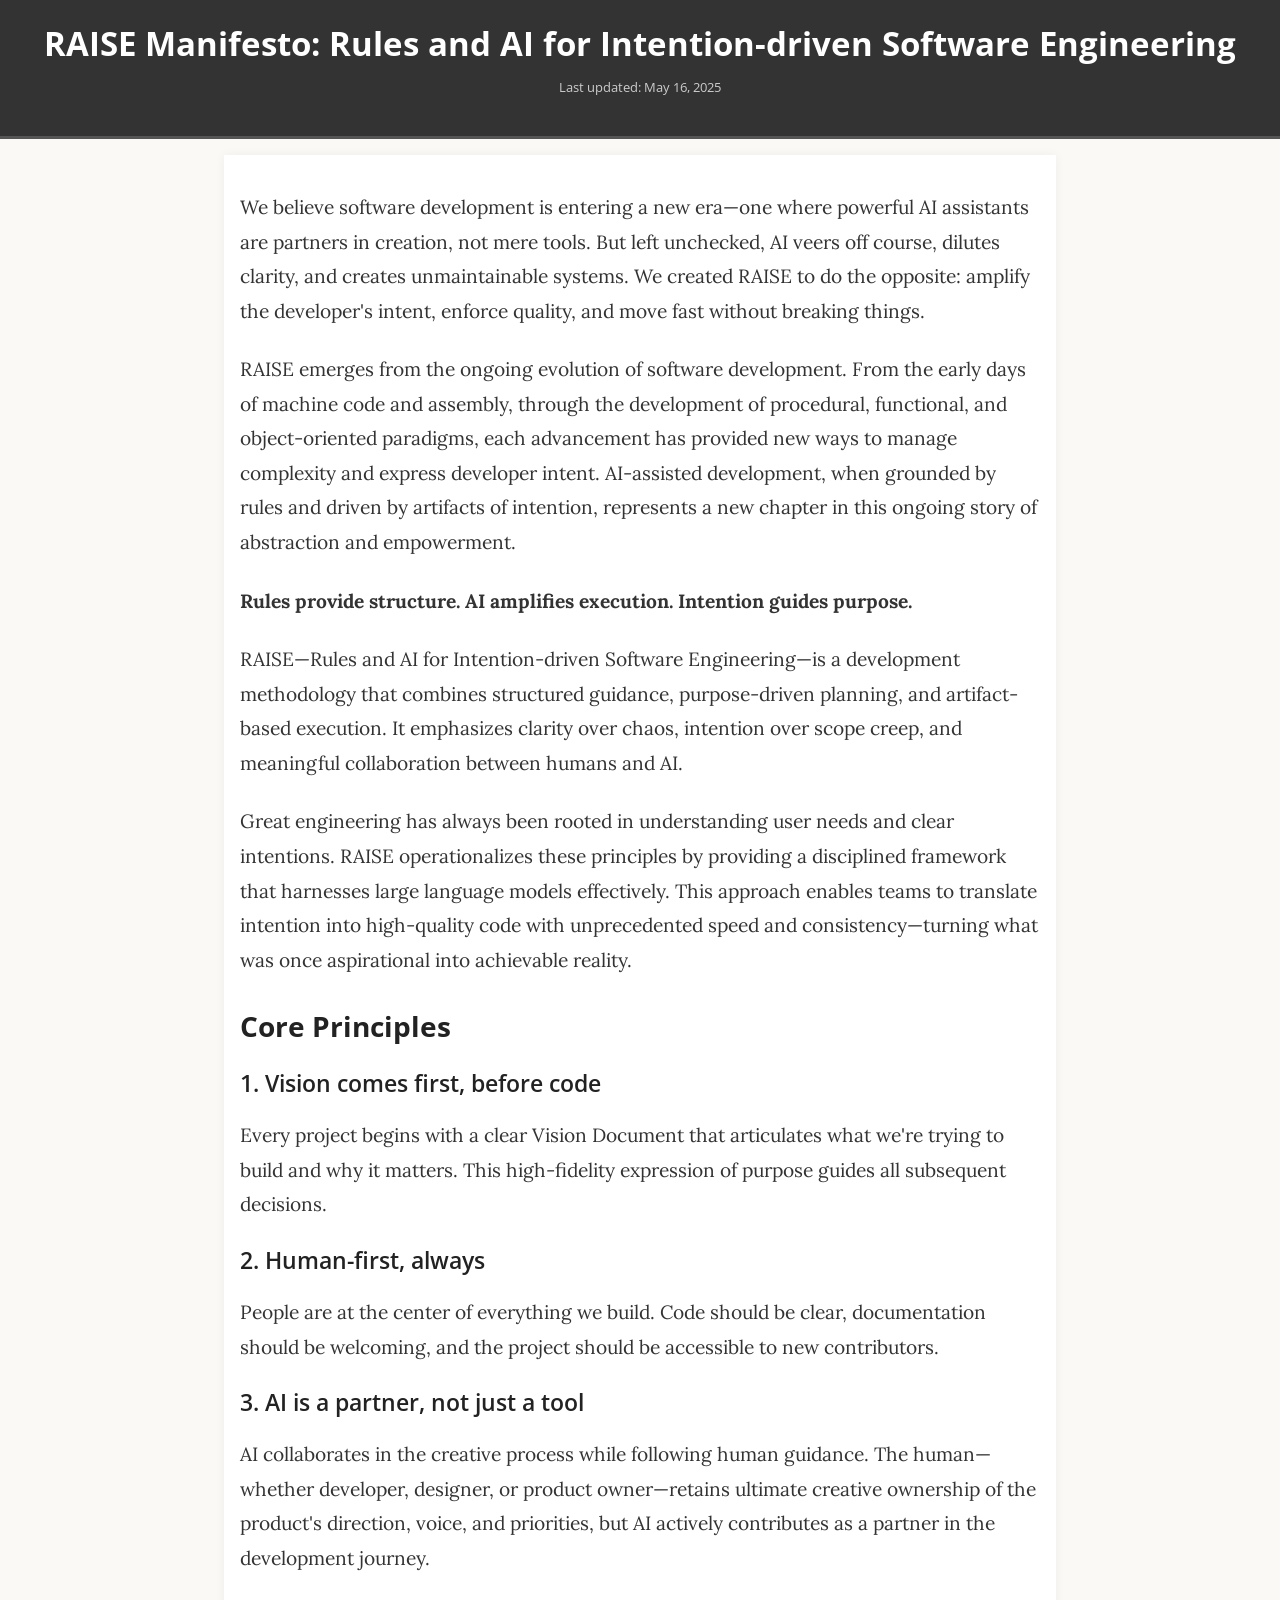
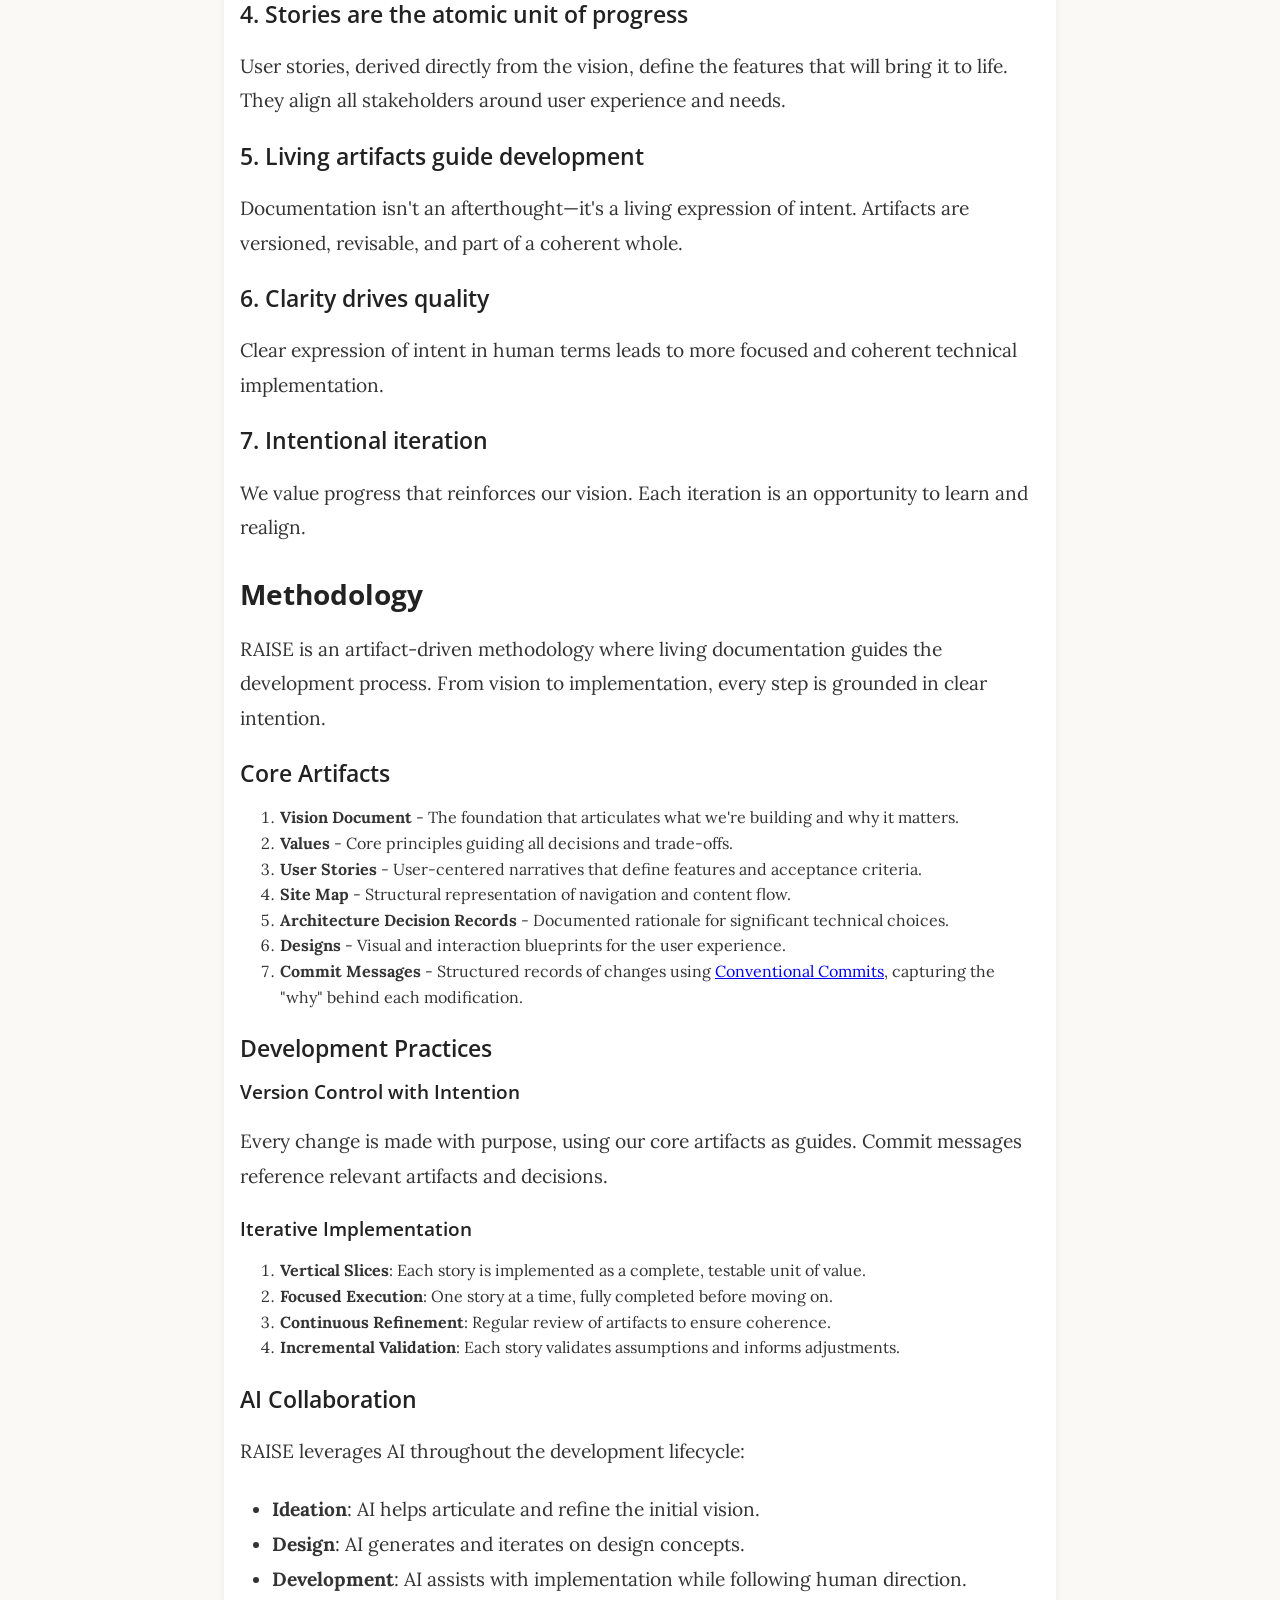
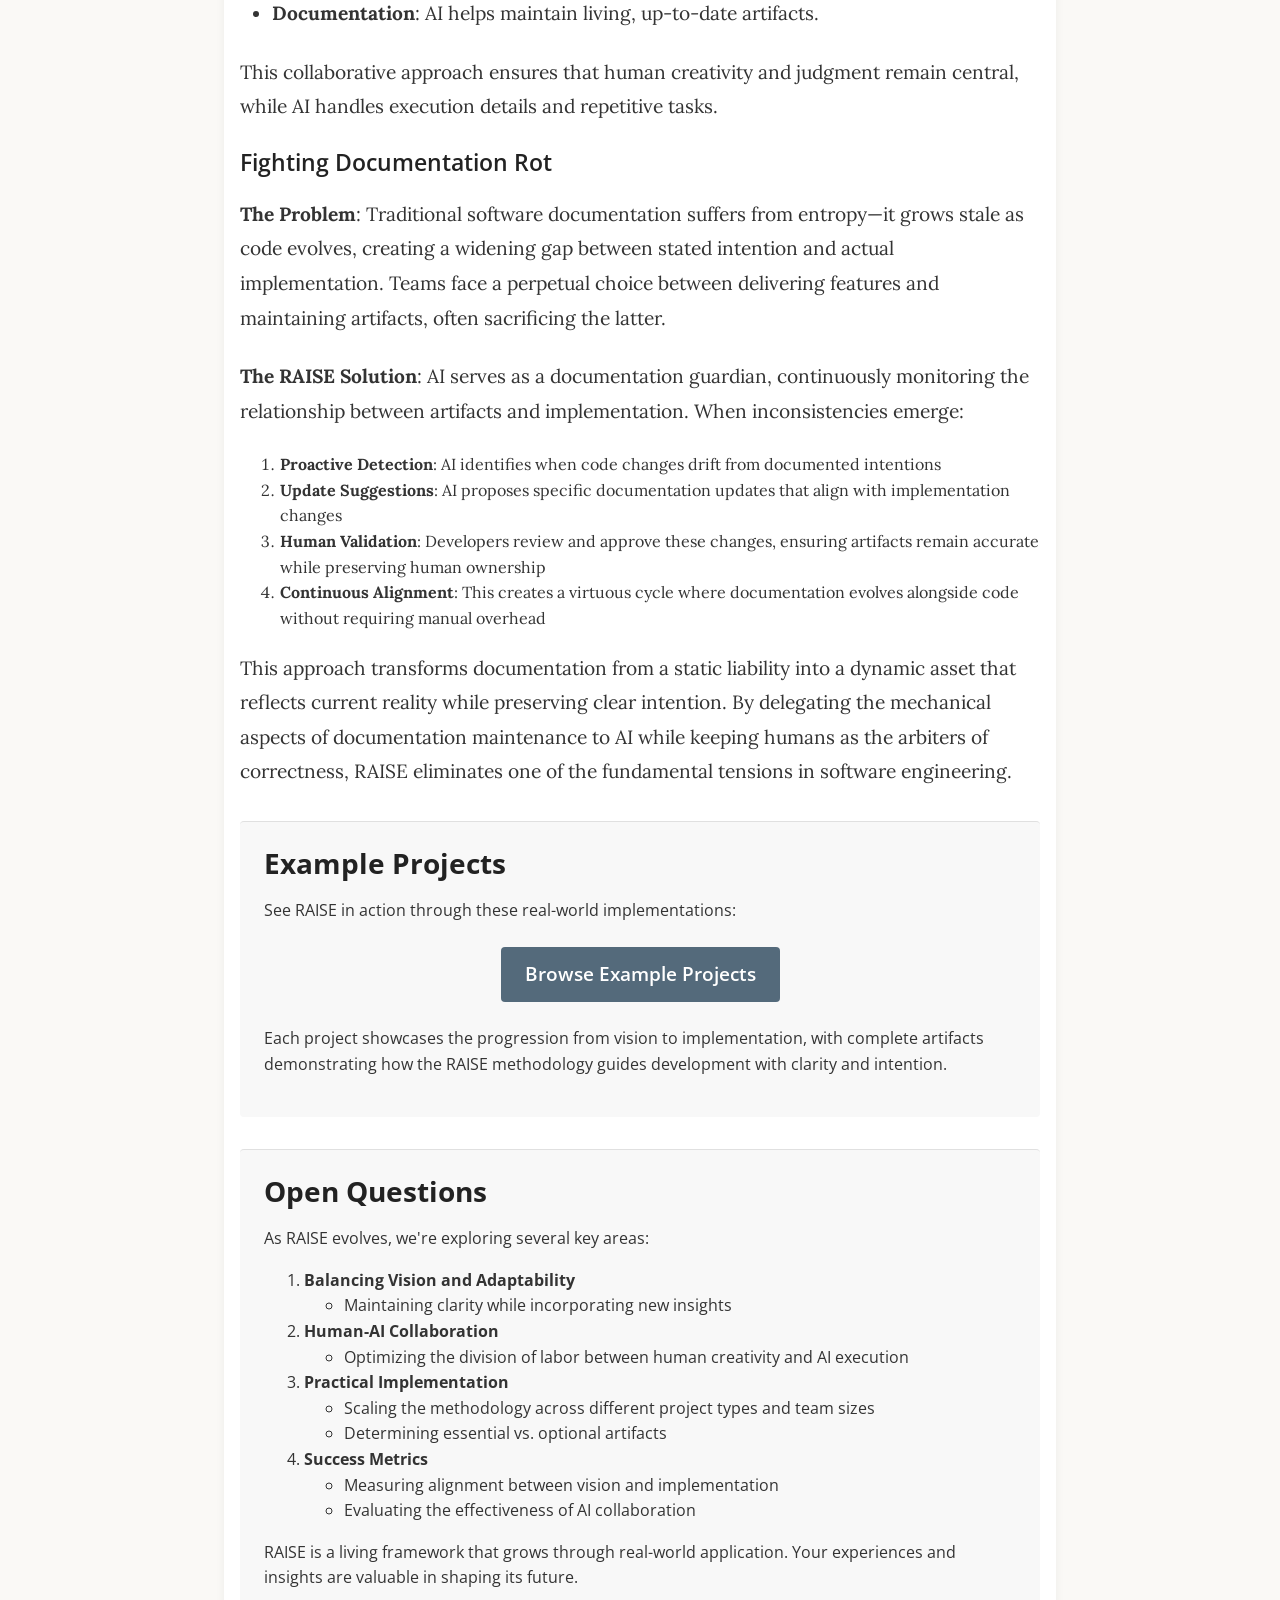
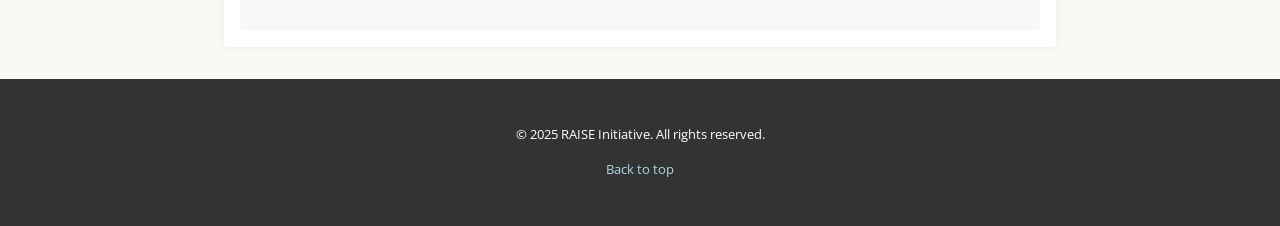
==== index.html @ bfc9fad7 "docs: align AI partnership philosophy Refine Core Principle #3 to better reflect the partnership phi" ====
<!DOCTYPE html>
<html lang="en">
<head>
    <meta charset="UTF-8">
    <meta name="viewport" content="width=device-width, initial-scale=1.0">
    <meta name="description" content="RAISE Manifesto: Rules and AI for Intention-driven Software Engineering - A methodology for building better software with AI assistance">
    <meta name="author" content="RAISE Initiative">
    <meta name="keywords" content="RAISE, Manifesto, AI, Software Engineering, Intention-driven, Development Methodology">
    
  
    
    <title>RAISE Manifesto: Rules and AI for Intention-driven Software Engineering</title>
    
    <!-- Favicon (using emoji as placeholder) -->
    <link rel="icon" href="data:image/svg+xml,<svg xmlns=%22http://www.w3.org/2000/svg%22 viewBox=%220 0 100 100%22><text y=%22.9em%22 font-size=%2290%22>🚀</text></svg>">
    <meta name="theme-color" content="#ffffff">
    
    <!-- Preconnect to Google Fonts -->
    <link rel="preconnect" href="https://fonts.googleapis.com">
    <link rel="preconnect" href="https://fonts.gstatic.com" crossorigin>
    
    <!-- Load Google Fonts with display=swap -->
    <link href="https://fonts.googleapis.com/css2?family=Lora:ital,wght@0,400..700;1,400..700&family=Open+Sans:ital,wght@0,300..800;1,300..800&display=swap" rel="stylesheet">
    
    <!-- Preload critical assets -->
    <link rel="preload" href="style.css" as="style">
    <link rel="preload" href="https://fonts.googleapis.com/css2?family=Lora:ital,wght@0,400..700;1,400..700&family=Open+Sans:ital,wght@0,300..800;1,300..800&display=swap" as="style">
    
    <!-- Critical CSS -->
    <style>
        /* System font stack as fallback */
        :root {
            --font-primary: -apple-system, BlinkMacSystemFont, "Segoe UI", Roboto, Helvetica, Arial, sans-serif;
            --font-secondary: Georgia, serif;
            --color-background: #FAF9F6;
            --color-text: #333333;
            --color-light-text: #FFFFFF;
        }
        
        body {
            font-family: var(--font-primary);
            line-height: 1.6;
            margin: 0;
            padding: 0;
            background-color: var(--color-background);
            color: var(--color-text);
        }
        
        header {
            background: var(--color-text);
            color: var(--color-light-text);
            padding: 1.5rem 1rem;
            text-align: center;
        }
        
        header h1 {
            font-family: var(--font-primary);
            font-weight: 700;
            font-size: 2em;
            margin: 0 0 0.5rem 0;
            line-height: 1.2;
        }
        
        main {
            padding: 1rem;
            margin: 1rem auto;
            max-width: 800px;
            background: #FFFFFF;
        }
        
        .visually-hidden {
            position: absolute;
            width: 1px;
            height: 1px;
            padding: 0;
            margin: -1px;
            overflow: hidden;
            clip: rect(0, 0, 0, 0);
            white-space: nowrap;
            border: 0;
        }
    </style>
    
    <!-- Load main stylesheet -->
    <link rel="stylesheet" href="style.css">
    
    <!-- Load Google Fonts with font-display=swap -->
    <link rel="stylesheet" href="https://fonts.googleapis.com/css2?family=Lora:ital,wght@0,400..700;1,400..700&family=Open+Sans:ital,wght@0,300..800;1,300..800&display=swap">

</head>
<body>
    <header>
        <h1>RAISE Manifesto: Rules and AI for Intention-driven Software Engineering</h1>
        <p class="version">Last updated: <time datetime="2025-05-16">May 16, 2025</time></p> <!-- Placeholder Date -->
    </header>

    <main>
        <article id="manifesto-content" aria-labelledby="manifesto-title">
            <h2 id="manifesto-title" class="visually-hidden">The RAISE Manifesto</h2>

            <p>We believe software development is entering a new era—one where powerful AI assistants are partners in creation, not mere tools. But left unchecked, AI veers off course, dilutes clarity, and creates unmaintainable systems. We created RAISE to do the opposite: amplify the developer's intent, enforce quality, and move fast without breaking things.</p>

            <p>RAISE emerges from the ongoing evolution of software development. From the early days of machine code and assembly, through the development of procedural, functional, and object-oriented paradigms, each advancement has provided new ways to manage complexity and express developer intent. AI-assisted development, when grounded by rules and driven by artifacts of intention, represents a new chapter in this ongoing story of abstraction and empowerment.</p>

            <p><strong>Rules provide structure. AI amplifies execution. Intention guides purpose.</strong></p>

            <p>RAISE—Rules and AI for Intention-driven Software Engineering—is a development methodology that combines structured guidance, purpose-driven planning, and artifact-based execution. It emphasizes clarity over chaos, intention over scope creep, and meaningful collaboration between humans and AI.</p>

            <p>Great engineering has always been rooted in understanding user needs and clear intentions. RAISE operationalizes these principles by providing a disciplined framework that harnesses large language models effectively. This approach enables teams to translate intention into high-quality code with unprecedented speed and consistency—turning what was once aspirational into achievable reality.</p>

            <section aria-labelledby="core-principles-heading">
                <h3 id="core-principles-heading">Core Principles</h3>
                
                <h4>1. Vision comes first, before code</h4>
                <p>Every project begins with a clear Vision Document that articulates what we're trying to build and why it matters. This high-fidelity expression of purpose guides all subsequent decisions.</p>
                
                <h4>2. Human-first, always</h4>
                <p>People are at the center of everything we build. Code should be clear, documentation should be welcoming, and the project should be accessible to new contributors.</p>
                
                <h4>3. AI is a partner, not just a tool</h4>
                <p>AI collaborates in the creative process while following human guidance. The human—whether developer, designer, or product owner—retains ultimate creative ownership of the product's direction, voice, and priorities, but AI actively contributes as a partner in the development journey.</p>
                
                <h4>4. Stories are the atomic unit of progress</h4>
                <p>User stories, derived directly from the vision, define the features that will bring it to life. They align all stakeholders around user experience and needs.</p>
                
                <h4>5. Living artifacts guide development</h4>
                <p>Documentation isn't an afterthought—it's a living expression of intent. Artifacts are versioned, revisable, and part of a coherent whole.</p>
                
                <h4>6. Clarity drives quality</h4>
                <p>Clear expression of intent in human terms leads to more focused and coherent technical implementation.</p>
                
                <h4>7. Intentional iteration</h4>
                <p>We value progress that reinforces our vision. Each iteration is an opportunity to learn and realign.</p>
            </section>

            <section aria-labelledby="methodology-heading">
                <h3 id="methodology-heading">Methodology</h3>
                
                <p>RAISE is an artifact-driven methodology where living documentation guides the development process. From vision to implementation, every step is grounded in clear intention.</p>
                
                <h4>Core Artifacts</h4>
                <ol>
                    <li><strong>Vision Document</strong> - The foundation that articulates what we're building and why it matters.</li>
                    <li><strong>Values</strong> - Core principles guiding all decisions and trade-offs.</li>
                    <li><strong>User Stories</strong> - User-centered narratives that define features and acceptance criteria.</li>
                    <li><strong>Site Map</strong> - Structural representation of navigation and content flow.</li>
                    <li><strong>Architecture Decision Records</strong> - Documented rationale for significant technical choices.</li>
                    <li><strong>Designs</strong> - Visual and interaction blueprints for the user experience.</li>
                    <li><strong>Commit Messages</strong> - Structured records of changes using <a href="https://www.conventionalcommits.org/">Conventional Commits</a>, capturing the "why" behind each modification.</li>
                </ol>
                
                <h4>Development Practices</h4>
                
                <h5>Version Control with Intention</h5>
                <p>Every change is made with purpose, using our core artifacts as guides. Commit messages reference relevant artifacts and decisions.</p>
                
                <h5>Iterative Implementation</h5>
                <ol>
                    <li><strong>Vertical Slices</strong>: Each story is implemented as a complete, testable unit of value.</li>
                    <li><strong>Focused Execution</strong>: One story at a time, fully completed before moving on.</li>
                    <li><strong>Continuous Refinement</strong>: Regular review of artifacts to ensure coherence.</li>
                    <li><strong>Incremental Validation</strong>: Each story validates assumptions and informs adjustments.</li>
                </ol>
                
                <h4>AI Collaboration</h4>
                <p>RAISE leverages AI throughout the development lifecycle:</p>
                <ul>
                    <li><strong>Ideation</strong>: AI helps articulate and refine the initial vision.</li>
                    <li><strong>Design</strong>: AI generates and iterates on design concepts.</li>
                    <li><strong>Development</strong>: AI assists with implementation while following human direction.</li>
                    <li><strong>Documentation</strong>: AI helps maintain living, up-to-date artifacts.</li>
                </ul>
                
                <p>This collaborative approach ensures that human creativity and judgment remain central, while AI handles execution details and repetitive tasks.</p>
                
                <h4>Fighting Documentation Rot</h4>
                
                <p><strong>The Problem</strong>: Traditional software documentation suffers from entropy—it grows stale as code evolves, creating a widening gap between stated intention and actual implementation. Teams face a perpetual choice between delivering features and maintaining artifacts, often sacrificing the latter.</p>
                
                <p><strong>The RAISE Solution</strong>: AI serves as a documentation guardian, continuously monitoring the relationship between artifacts and implementation. When inconsistencies emerge:</p>
                
                <ol>
                    <li><strong>Proactive Detection</strong>: AI identifies when code changes drift from documented intentions</li>
                    <li><strong>Update Suggestions</strong>: AI proposes specific documentation updates that align with implementation changes</li>
                    <li><strong>Human Validation</strong>: Developers review and approve these changes, ensuring artifacts remain accurate while preserving human ownership</li>
                    <li><strong>Continuous Alignment</strong>: This creates a virtuous cycle where documentation evolves alongside code without requiring manual overhead</li>
                </ol>
                
                <p>This approach transforms documentation from a static liability into a dynamic asset that reflects current reality while preserving clear intention. By delegating the mechanical aspects of documentation maintenance to AI while keeping humans as the arbiters of correctness, RAISE eliminates one of the fundamental tensions in software engineering.</p>
            </section>


        </article>

        <section id="example-projects" aria-labelledby="example-projects-heading" class="supplemental-section">
            <h2 id="example-projects-heading">Example Projects</h2>
            
            <p>See RAISE in action through these real-world implementations:</p>
            
            <div class="cta-container">
                <a href="./projects/" class="cta-button">Browse Example Projects</a>
            </div>
            
            <p>Each project showcases the progression from vision to implementation, with complete artifacts demonstrating how the RAISE methodology guides development with clarity and intention.</p>
        </section>

        <section id="open-questions" aria-labelledby="open-questions-heading" class="supplemental-section">
            <h2 id="open-questions-heading">Open Questions</h2>
            
            <p>As RAISE evolves, we're exploring several key areas:</p>
            
            <ol>
                <li>
                    <strong>Balancing Vision and Adaptability</strong>
                    <ul>
                        <li>Maintaining clarity while incorporating new insights</li>
                    </ul>
                </li>
                
                <li>
                    <strong>Human-AI Collaboration</strong>
                    <ul>
                        <li>Optimizing the division of labor between human creativity and AI execution</li>
                    </ul>
                </li>
                
                <li>
                    <strong>Practical Implementation</strong>
                    <ul>
                        <li>Scaling the methodology across different project types and team sizes</li>
                        <li>Determining essential vs. optional artifacts</li>
                    </ul>
                </li>
                
                <li>
                    <strong>Success Metrics</strong>
                    <ul>
                        <li>Measuring alignment between vision and implementation</li>
                        <li>Evaluating the effectiveness of AI collaboration</li>
                    </ul>
                </li>
            </ol>
            
            <p>RAISE is a living framework that grows through real-world application. Your experiences and insights are valuable in shaping its future.</p>
    </main>

    <footer>
        <p>&copy; 2025 RAISE Initiative. All rights reserved.</p>
        <p><a href="#manifesto-content">Back to top</a></p>
    </footer>
    
    <script type="application/ld+json">
    {
        "@context": "https://schema.org",
        "@type": "Article",
        "headline": "RAISE Manifesto: Rules and AI for Intention-driven Software Engineering",
        "description": "A methodology for building better software with AI assistance",
        "author": {
            "@type": "Organization",
            "name": "RAISE Initiative"
        },
        "datePublished": "2025-05-16",
        "publisher": {
            "@type": "Organization",
            "name": "RAISE Initiative"
        }
    }
    </script>
</body>
</html>
---- style.css ----
/* Design System Implementation */
:root {
    /* Typography */
    --font-primary: 'Open Sans', -apple-system, BlinkMacSystemFont, "Segoe UI", Roboto, Helvetica, Arial, sans-serif;
    --font-secondary: 'Lora', Georgia, serif;
    
    /* Type Scale */
    --font-size-xs: 0.833rem;  /* ~13px */
    --font-size-sm: 1rem;      /* 16px base */
    --font-size-md: 1.2rem;    /* ~19px */
    --font-size-lg: 1.44rem;   /* ~23px */
    --font-size-xl: 1.728rem;  /* ~28px */
    --font-size-2xl: 2.074rem; /* ~33px */
    --font-size-3xl: 2.488rem; /* ~40px */
    
    /* Colors */
    --color-background: #FAF9F6;
    --color-text: #333333;
    --color-headings: #222222;
    --color-accent: #546A7B;
    --color-accent-dark: #3E5061;
    --color-supporting-bg: #F8F8F8;
    --color-border: #E0E0E0;
    --color-muted: #555555;
    --color-light-text: #FFFFFF;
    
    /* Spacing */
    --space-xs: 0.5rem;   /* 8px */
    --space-sm: 0.75rem;  /* 12px */
    --space-md: 1rem;     /* 16px */
    --space-lg: 1.5rem;   /* 24px */
    --space-xl: 2rem;     /* 32px */
    --space-2xl: 3rem;    /* 48px */
    --space-3xl: 4rem;    /* 64px */
    
    /* Transitions */
    --transition-fast: 150ms;
    --transition-medium: 300ms;
    
    /* Content */
    --content-max-width: 800px;
}

/* Basic styles for your site */
body {
    font-family: var(--font-primary);
    line-height: 1.6;
    margin: 0;
    padding: 0;
    background-color: var(--color-background);
    color: var(--color-text);
    text-rendering: optimizeLegibility;
    -webkit-font-smoothing: antialiased;
    -moz-osx-font-smoothing: grayscale;
}

/* Apply Lora to specific elements */
article#manifesto-content {
    font-family: var(--font-secondary);
}

header {
    background: var(--color-text);
    color: var(--color-light-text);
    padding: var(--space-lg) var(--space-md);
    text-align: center;
    border-bottom: 3px solid var(--color-muted);
}

header h1 {
    font-family: var(--font-primary);
    font-weight: 700;
    font-size: var(--font-size-2xl);
    margin: 0 0 var(--space-xs) 0;
    line-height: 1.2;
}

.version {
    font-family: var(--font-primary);
    font-size: var(--font-size-xs);
    color: #ccc;
}

main {
    padding: var(--space-md);
    margin: var(--space-md) auto;
    max-width: var(--content-max-width);
    background: #FFFFFF; /* White background for main content */
    box-shadow: 0 0 10px rgba(0,0,0,0.05);
}

article#manifesto-content p,
article#manifesto-content ul,
article#manifesto-content blockquote {
    font-size: var(--font-size-md);
    line-height: 1.8;
    margin-bottom: var(--space-lg);
}

/* Heading styles with proper hierarchy */
article#manifesto-content h2 {
    font-family: var(--font-primary);
    font-weight: 700;
    font-size: var(--font-size-2xl);
    margin-top: var(--space-2xl);
    margin-bottom: var(--space-md);
    color: var(--color-headings);
    line-height: 1.3;
}

article#manifesto-content h3 { /* Section headings */
    font-family: var(--font-primary);
    font-weight: 700;
    font-size: var(--font-size-xl);
    margin-top: var(--space-xl);
    margin-bottom: var(--space-md);
    color: var(--color-headings);
    line-height: 1.3;
}

article#manifesto-content h4 { /* Sub-section headings */
    font-family: var(--font-primary);
    font-weight: 600;
    font-size: var(--font-size-lg);
    margin-top: var(--space-lg);
    margin-bottom: var(--space-sm);
    color: var(--color-headings);
    line-height: 1.3;
}

article#manifesto-content h5 { /* Deep sub-section headings */
    font-family: var(--font-primary);
    font-weight: 600;
    font-size: var(--font-size-md);
    margin-top: var(--space-md);
    margin-bottom: var(--space-sm);
    color: var(--color-headings);
    line-height: 1.3;
}

article#manifesto-content ul {
    list-style-type: disc;
    padding-left: var(--space-xl);
}

article#manifesto-content blockquote {
    font-style: italic;
    margin-left: var(--space-xl);
    padding-left: var(--space-md);
    border-left: 3px solid var(--color-border);
    color: var(--color-muted);
}

/* Visually hidden class for accessibility */
.visually-hidden {
    position: absolute;
    width: 1px;
    height: 1px;
    margin: -1px;
    padding: 0;
    overflow: hidden;
    clip: rect(0, 0, 0, 0);
    border: 0;
}

.supplemental-section {
    font-family: var(--font-primary);
    font-size: var(--font-size-sm);
    padding: var(--space-lg);
    margin-top: var(--space-xl);
    background-color: var(--color-supporting-bg);
    border-top: 1px solid var(--color-border);
    border-radius: 4px;
}

.supplemental-section h2 {
    font-family: var(--font-primary);
    font-weight: 700;
    font-size: var(--font-size-xl);
    margin-top: 0;
    margin-bottom: var(--space-md);
    color: var(--color-headings);
    line-height: 1.3;
}

.supplemental-section h3 {
    font-family: var(--font-primary);
    font-weight: 600;
    font-size: var(--font-size-lg);
    margin-top: var(--space-lg);
    margin-bottom: var(--space-sm);
    color: var(--color-headings);
    line-height: 1.3;
}

footer {
    text-align: center;
    padding: var(--space-xl) var(--space-md);
    margin-top: var(--space-xl);
    background: var(--color-text);
    color: var(--color-light-text);
    font-family: var(--font-primary);
    font-size: var(--font-size-xs);
}

footer a {
    color: #ADD8E6; /* Muted, trustworthy blue for links */
    text-decoration: none;
}

footer a:hover,
footer a:focus {
    text-decoration: underline;
}

/* Performance optimizations */
img, iframe, video {
    max-width: 100%;
    height: auto;
}

/* Responsive Behavior */
/* Mobile (up to 600px) */
@media (max-width: 600px) {
    header h1 {
        font-size: var(--font-size-xl);
    }
    article#manifesto-content p,
    article#manifesto-content ul,
    article#manifesto-content blockquote {
        font-size: var(--font-size-sm);
    }
    article#manifesto-content h2 {
        font-size: var(--font-size-lg);
    }
    article#manifesto-content h3 {
        font-size: var(--font-size-md);
    }
    main {
        margin: var(--space-xs);
        padding: var(--space-xs);
    }
    .supplemental-section {
        padding: var(--space-md);
    }
    
    /* Optimize font loading on mobile */
    body {
        text-rendering: optimizeSpeed;
    }
}

/* Tablet (601px to 900px) */
@media (min-width: 601px) and (max-width: 900px) {
    main {
        margin: var(--space-md) var(--space-sm);
    }
    article#manifesto-content p,
    article#manifesto-content ul,
    article#manifesto-content blockquote {
        font-size: var(--font-size-md);
    }
}

/* CTA Button Styles */
.cta-container {
    margin: var(--space-lg) 0;
    text-align: center;
}

.cta-button {
    display: inline-block;
    font-family: var(--font-primary);
    font-weight: 600;
    font-size: var(--font-size-md);
    padding: var(--space-sm) var(--space-lg);
    background-color: var(--color-accent);
    color: var(--color-light-text);
    text-decoration: none;
    border-radius: 4px;
    transition: background-color var(--transition-fast) ease-in-out;
}

.cta-button:hover,
.cta-button:focus {
    background-color: var(--color-accent-dark);
    text-decoration: none;
}
---- style.css ----
/* Design System Implementation */
:root {
    /* Typography */
    --font-primary: 'Open Sans', -apple-system, BlinkMacSystemFont, "Segoe UI", Roboto, Helvetica, Arial, sans-serif;
    --font-secondary: 'Lora', Georgia, serif;
    
    /* Type Scale */
    --font-size-xs: 0.833rem;  /* ~13px */
    --font-size-sm: 1rem;      /* 16px base */
    --font-size-md: 1.2rem;    /* ~19px */
    --font-size-lg: 1.44rem;   /* ~23px */
    --font-size-xl: 1.728rem;  /* ~28px */
    --font-size-2xl: 2.074rem; /* ~33px */
    --font-size-3xl: 2.488rem; /* ~40px */
    
    /* Colors */
    --color-background: #FAF9F6;
    --color-text: #333333;
    --color-headings: #222222;
    --color-accent: #546A7B;
    --color-accent-dark: #3E5061;
    --color-supporting-bg: #F8F8F8;
    --color-border: #E0E0E0;
    --color-muted: #555555;
    --color-light-text: #FFFFFF;
    
    /* Spacing */
    --space-xs: 0.5rem;   /* 8px */
    --space-sm: 0.75rem;  /* 12px */
    --space-md: 1rem;     /* 16px */
    --space-lg: 1.5rem;   /* 24px */
    --space-xl: 2rem;     /* 32px */
    --space-2xl: 3rem;    /* 48px */
    --space-3xl: 4rem;    /* 64px */
    
    /* Transitions */
    --transition-fast: 150ms;
    --transition-medium: 300ms;
    
    /* Content */
    --content-max-width: 800px;
}

/* Basic styles for your site */
body {
    font-family: var(--font-primary);
    line-height: 1.6;
    margin: 0;
    padding: 0;
    background-color: var(--color-background);
    color: var(--color-text);
    text-rendering: optimizeLegibility;
    -webkit-font-smoothing: antialiased;
    -moz-osx-font-smoothing: grayscale;
}

/* Apply Lora to specific elements */
article#manifesto-content {
    font-family: var(--font-secondary);
}

header {
    background: var(--color-text);
    color: var(--color-light-text);
    padding: var(--space-lg) var(--space-md);
    text-align: center;
    border-bottom: 3px solid var(--color-muted);
}

header h1 {
    font-family: var(--font-primary);
    font-weight: 700;
    font-size: var(--font-size-2xl);
    margin: 0 0 var(--space-xs) 0;
    line-height: 1.2;
}

.version {
    font-family: var(--font-primary);
    font-size: var(--font-size-xs);
    color: #ccc;
}

main {
    padding: var(--space-md);
    margin: var(--space-md) auto;
    max-width: var(--content-max-width);
    background: #FFFFFF; /* White background for main content */
    box-shadow: 0 0 10px rgba(0,0,0,0.05);
}

article#manifesto-content p,
article#manifesto-content ul,
article#manifesto-content blockquote {
    font-size: var(--font-size-md);
    line-height: 1.8;
    margin-bottom: var(--space-lg);
}

/* Heading styles with proper hierarchy */
article#manifesto-content h2 {
    font-family: var(--font-primary);
    font-weight: 700;
    font-size: var(--font-size-2xl);
    margin-top: var(--space-2xl);
    margin-bottom: var(--space-md);
    color: var(--color-headings);
    line-height: 1.3;
}

article#manifesto-content h3 { /* Section headings */
    font-family: var(--font-primary);
    font-weight: 700;
    font-size: var(--font-size-xl);
    margin-top: var(--space-xl);
    margin-bottom: var(--space-md);
    color: var(--color-headings);
    line-height: 1.3;
}

article#manifesto-content h4 { /* Sub-section headings */
    font-family: var(--font-primary);
    font-weight: 600;
    font-size: var(--font-size-lg);
    margin-top: var(--space-lg);
    margin-bottom: var(--space-sm);
    color: var(--color-headings);
    line-height: 1.3;
}

article#manifesto-content h5 { /* Deep sub-section headings */
    font-family: var(--font-primary);
    font-weight: 600;
    font-size: var(--font-size-md);
    margin-top: var(--space-md);
    margin-bottom: var(--space-sm);
    color: var(--color-headings);
    line-height: 1.3;
}

article#manifesto-content ul {
    list-style-type: disc;
    padding-left: var(--space-xl);
}

article#manifesto-content blockquote {
    font-style: italic;
    margin-left: var(--space-xl);
    padding-left: var(--space-md);
    border-left: 3px solid var(--color-border);
    color: var(--color-muted);
}

/* Visually hidden class for accessibility */
.visually-hidden {
    position: absolute;
    width: 1px;
    height: 1px;
    margin: -1px;
    padding: 0;
    overflow: hidden;
    clip: rect(0, 0, 0, 0);
    border: 0;
}

.supplemental-section {
    font-family: var(--font-primary);
    font-size: var(--font-size-sm);
    padding: var(--space-lg);
    margin-top: var(--space-xl);
    background-color: var(--color-supporting-bg);
    border-top: 1px solid var(--color-border);
    border-radius: 4px;
}

.supplemental-section h2 {
    font-family: var(--font-primary);
    font-weight: 700;
    font-size: var(--font-size-xl);
    margin-top: 0;
    margin-bottom: var(--space-md);
    color: var(--color-headings);
    line-height: 1.3;
}

.supplemental-section h3 {
    font-family: var(--font-primary);
    font-weight: 600;
    font-size: var(--font-size-lg);
    margin-top: var(--space-lg);
    margin-bottom: var(--space-sm);
    color: var(--color-headings);
    line-height: 1.3;
}

footer {
    text-align: center;
    padding: var(--space-xl) var(--space-md);
    margin-top: var(--space-xl);
    background: var(--color-text);
    color: var(--color-light-text);
    font-family: var(--font-primary);
    font-size: var(--font-size-xs);
}

footer a {
    color: #ADD8E6; /* Muted, trustworthy blue for links */
    text-decoration: none;
}

footer a:hover,
footer a:focus {
    text-decoration: underline;
}

/* Performance optimizations */
img, iframe, video {
    max-width: 100%;
    height: auto;
}

/* Responsive Behavior */
/* Mobile (up to 600px) */
@media (max-width: 600px) {
    header h1 {
        font-size: var(--font-size-xl);
    }
    article#manifesto-content p,
    article#manifesto-content ul,
    article#manifesto-content blockquote {
        font-size: var(--font-size-sm);
    }
    article#manifesto-content h2 {
        font-size: var(--font-size-lg);
    }
    article#manifesto-content h3 {
        font-size: var(--font-size-md);
    }
    main {
        margin: var(--space-xs);
        padding: var(--space-xs);
    }
    .supplemental-section {
        padding: var(--space-md);
    }
    
    /* Optimize font loading on mobile */
    body {
        text-rendering: optimizeSpeed;
    }
}

/* Tablet (601px to 900px) */
@media (min-width: 601px) and (max-width: 900px) {
    main {
        margin: var(--space-md) var(--space-sm);
    }
    article#manifesto-content p,
    article#manifesto-content ul,
    article#manifesto-content blockquote {
        font-size: var(--font-size-md);
    }
}

/* CTA Button Styles */
.cta-container {
    margin: var(--space-lg) 0;
    text-align: center;
}

.cta-button {
    display: inline-block;
    font-family: var(--font-primary);
    font-weight: 600;
    font-size: var(--font-size-md);
    padding: var(--space-sm) var(--space-lg);
    background-color: var(--color-accent);
    color: var(--color-light-text);
    text-decoration: none;
    border-radius: 4px;
    transition: background-color var(--transition-fast) ease-in-out;
}

.cta-button:hover,
.cta-button:focus {
    background-color: var(--color-accent-dark);
    text-decoration: none;
}
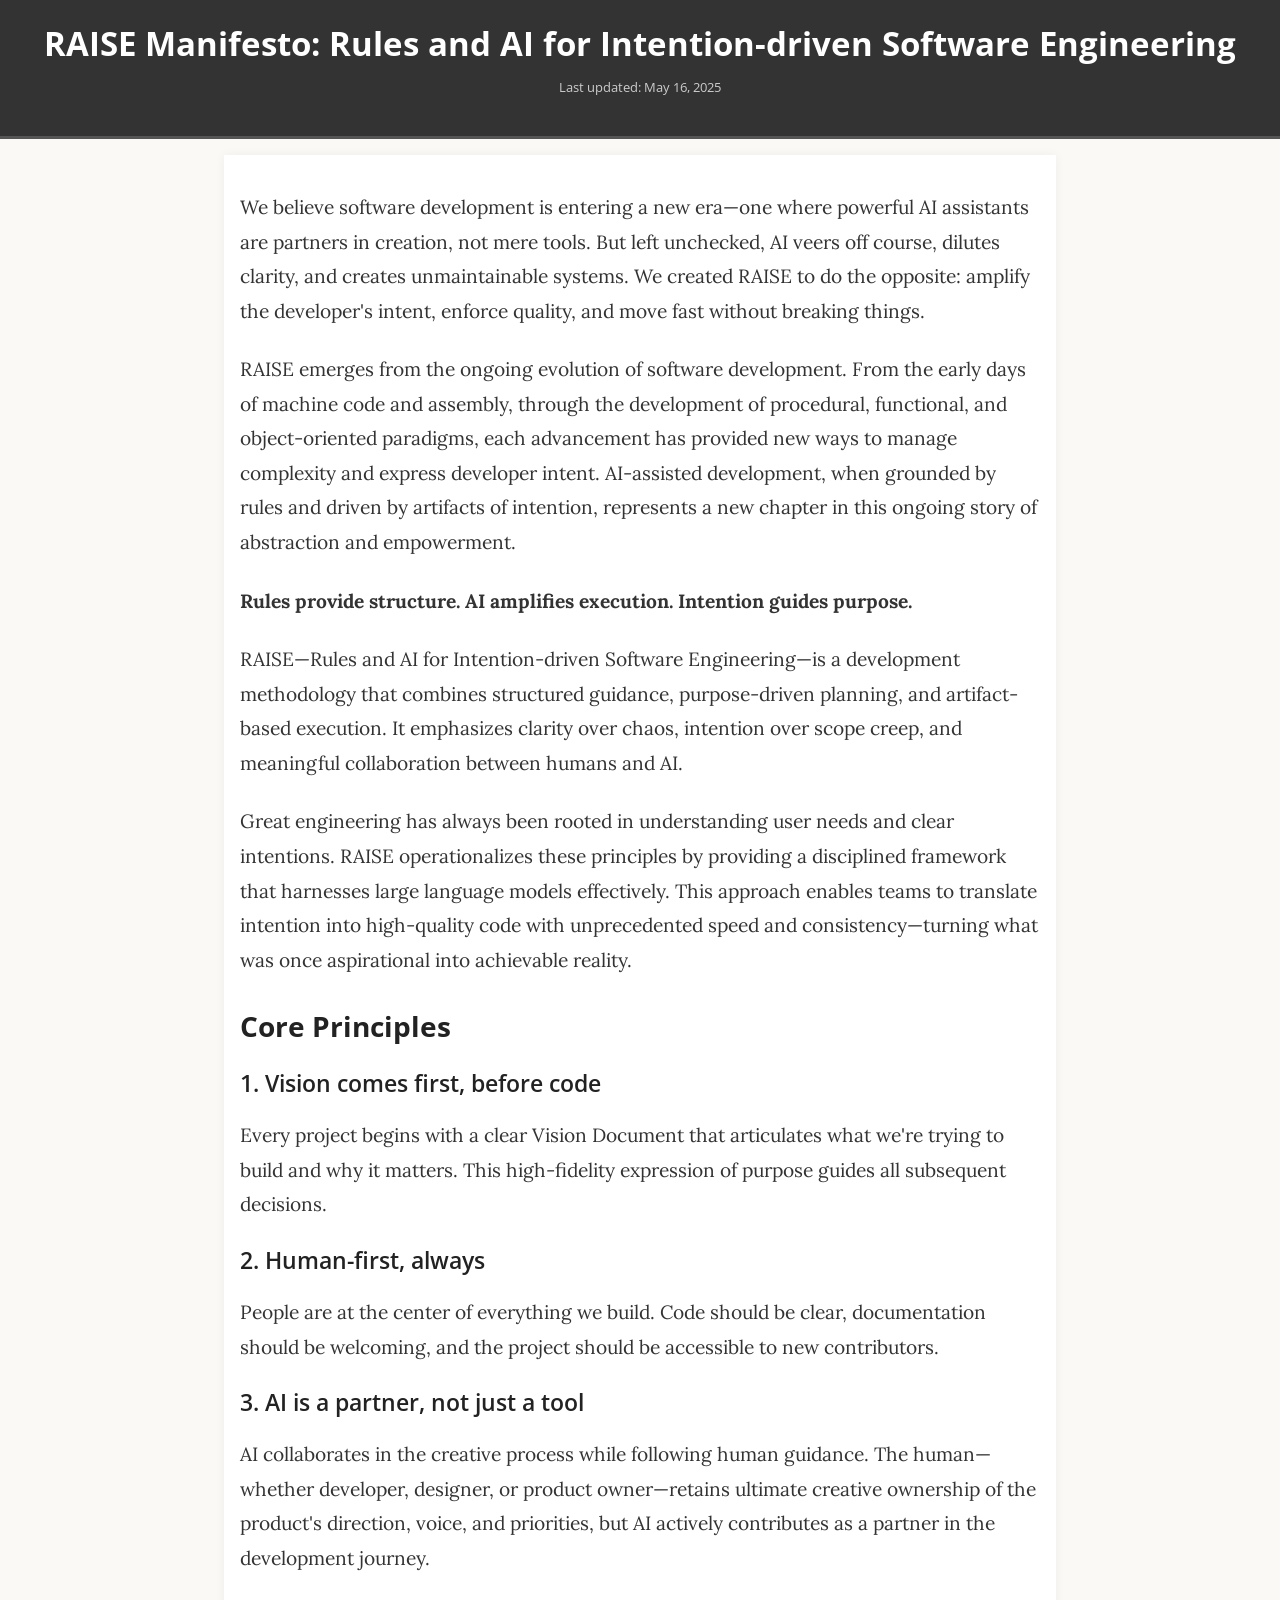
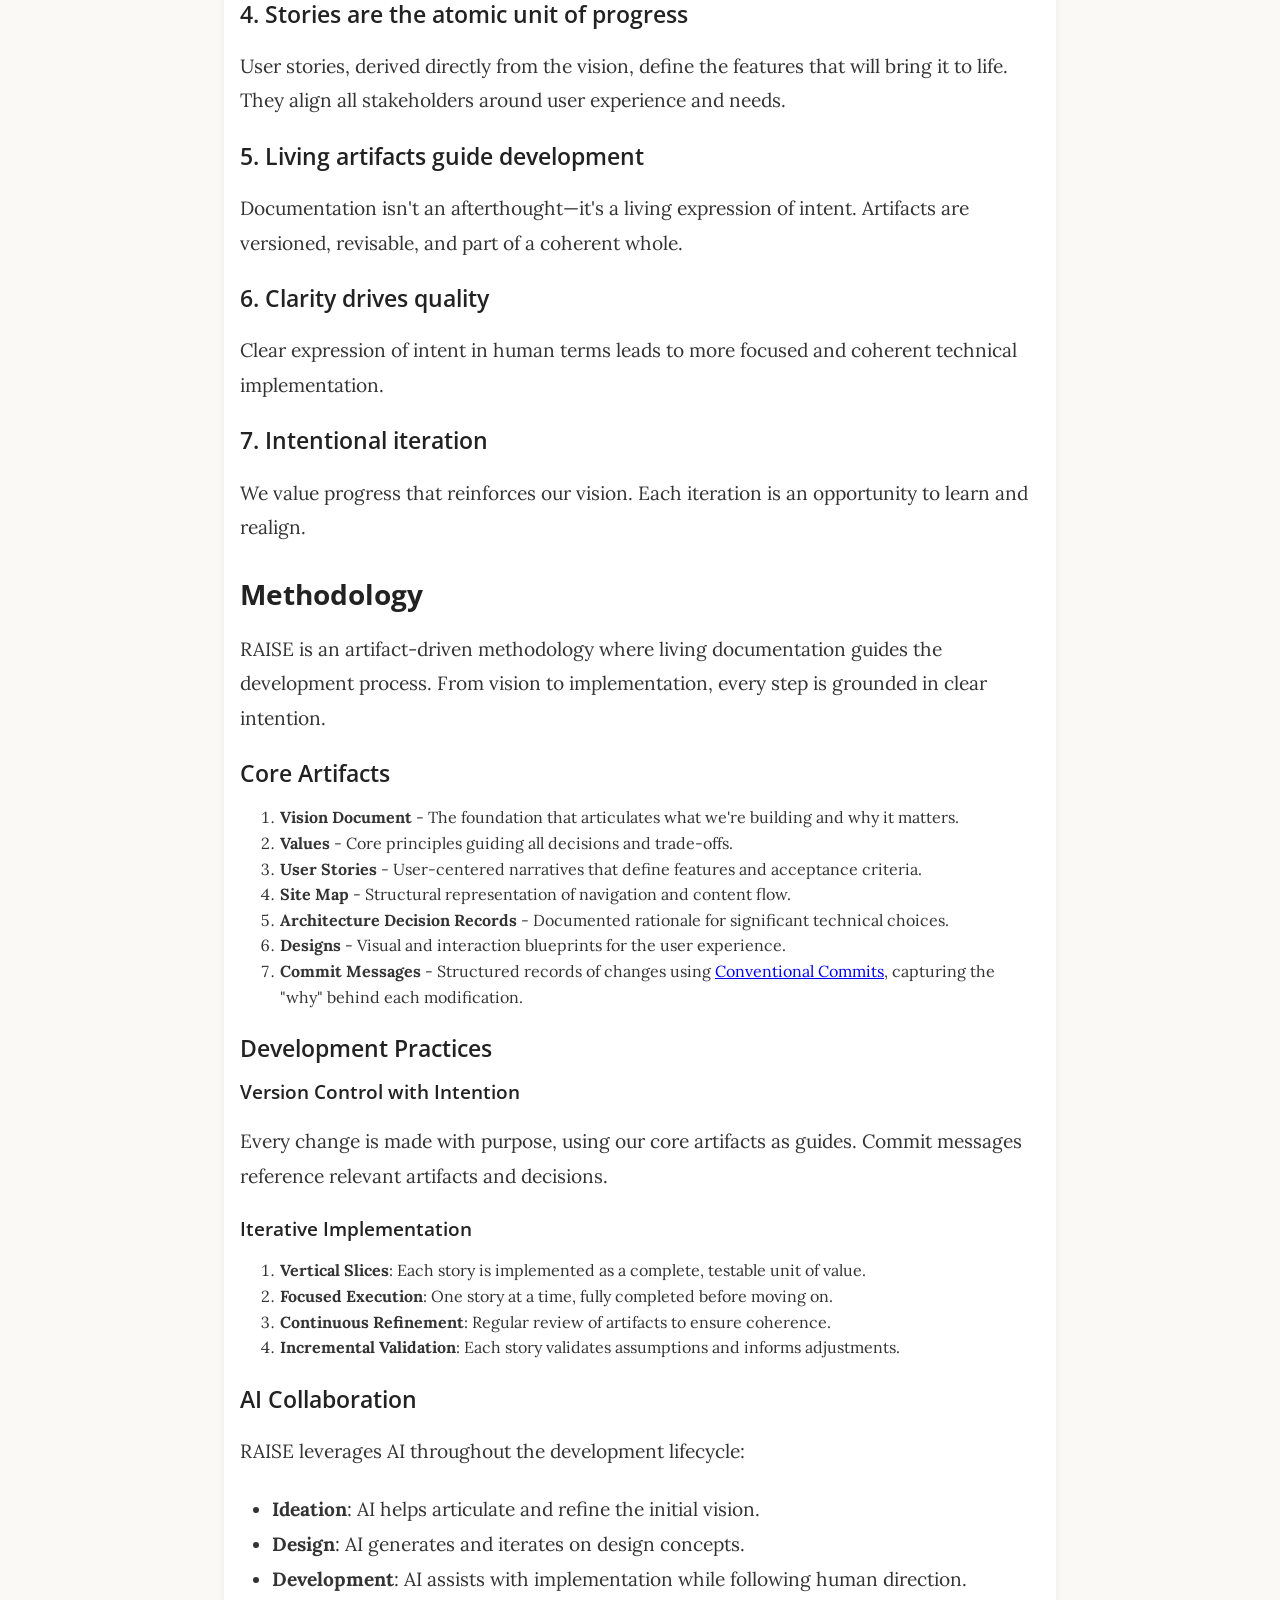
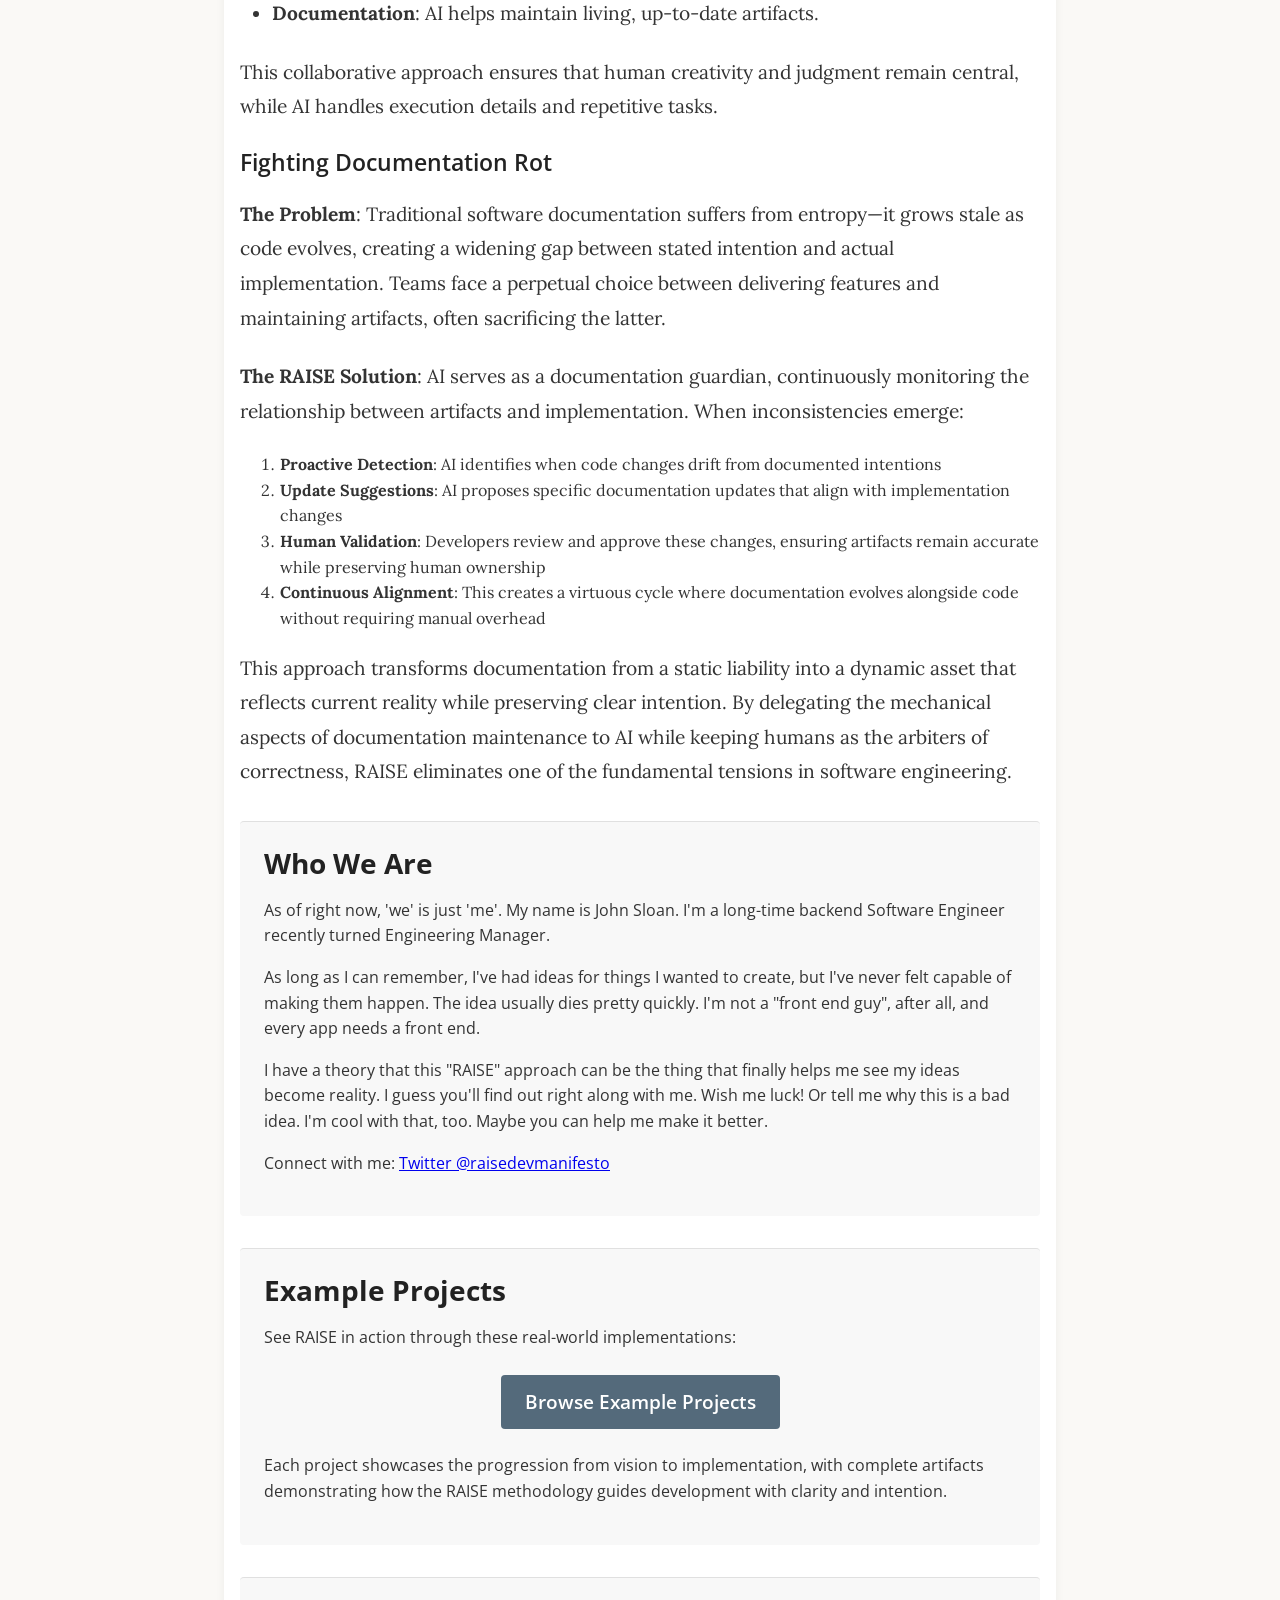
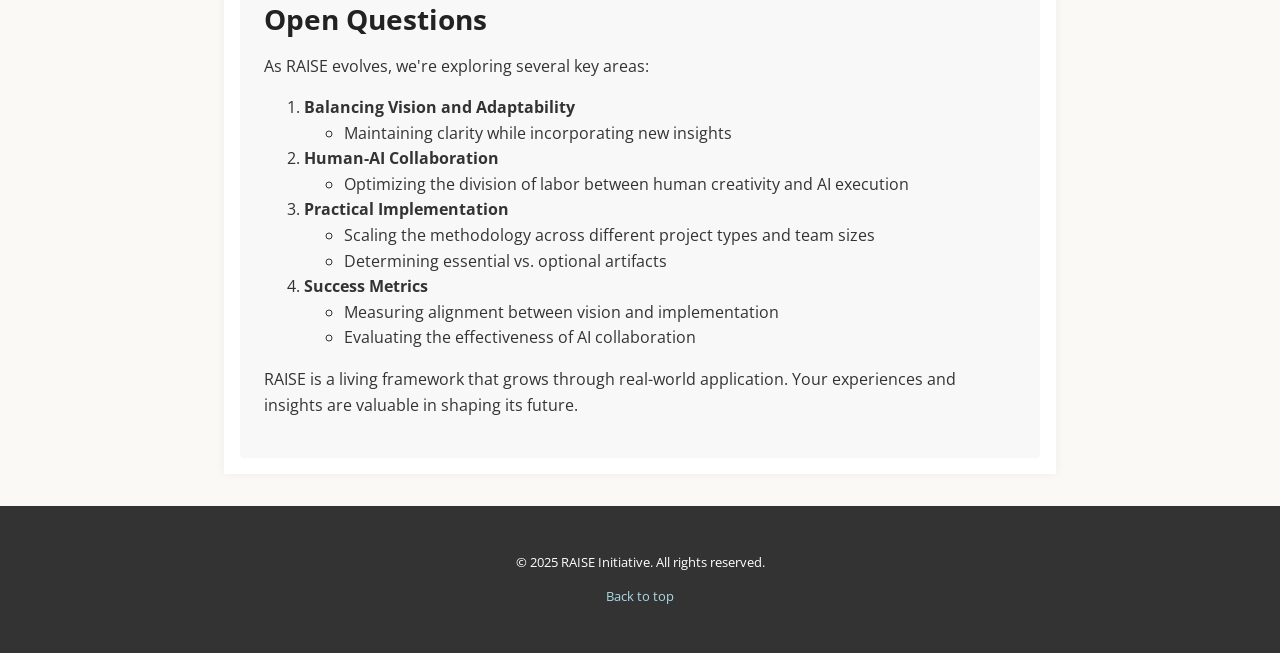
==== commit 8b2dd1fd: "feat: add Who We Are section with author bio and contact info Implements story-002-display-author-in" ====
--- a/index.html
+++ b/index.html
@@ -89,6 +89,7 @@
 
 </head>
 <body>
+    <a href="#manifesto-content" class="skip-link visually-hidden">Skip to content</a>
     <header>
         <h1>RAISE Manifesto: Rules and AI for Intention-driven Software Engineering</h1>
         <p class="version">Last updated: <time datetime="2025-05-16">May 16, 2025</time></p> <!-- Placeholder Date -->
@@ -191,6 +192,18 @@
 
 
         </article>
+
+        <section id="who-we-are" aria-labelledby="who-we-are-heading" class="supplemental-section">
+            <h2 id="who-we-are-heading">Who We Are</h2>
+            
+            <p>As of right now, 'we' is just 'me'. My name is John Sloan. I'm a long-time backend Software Engineer recently turned Engineering Manager.</p>
+            
+            <p>As long as I can remember, I've had ideas for things I wanted to create, but I've never felt capable of making them happen. The idea usually dies pretty quickly. I'm not a "front end guy", after all, and every app needs a front end.</p>
+            
+            <p>I have a theory that this "RAISE" approach can be the thing that finally helps me see my ideas become reality. I guess you'll find out right along with me. Wish me luck! Or tell me why this is a bad idea. I'm cool with that, too. Maybe you can help me make it better.</p>
+            
+            <p>Connect with me: <a href="https://twitter.com/raisedevmanifesto" rel="noopener">Twitter @raisedevmanifesto</a></p>
+        </section>
 
         <section id="example-projects" aria-labelledby="example-projects-heading" class="supplemental-section">
             <h2 id="example-projects-heading">Example Projects</h2>
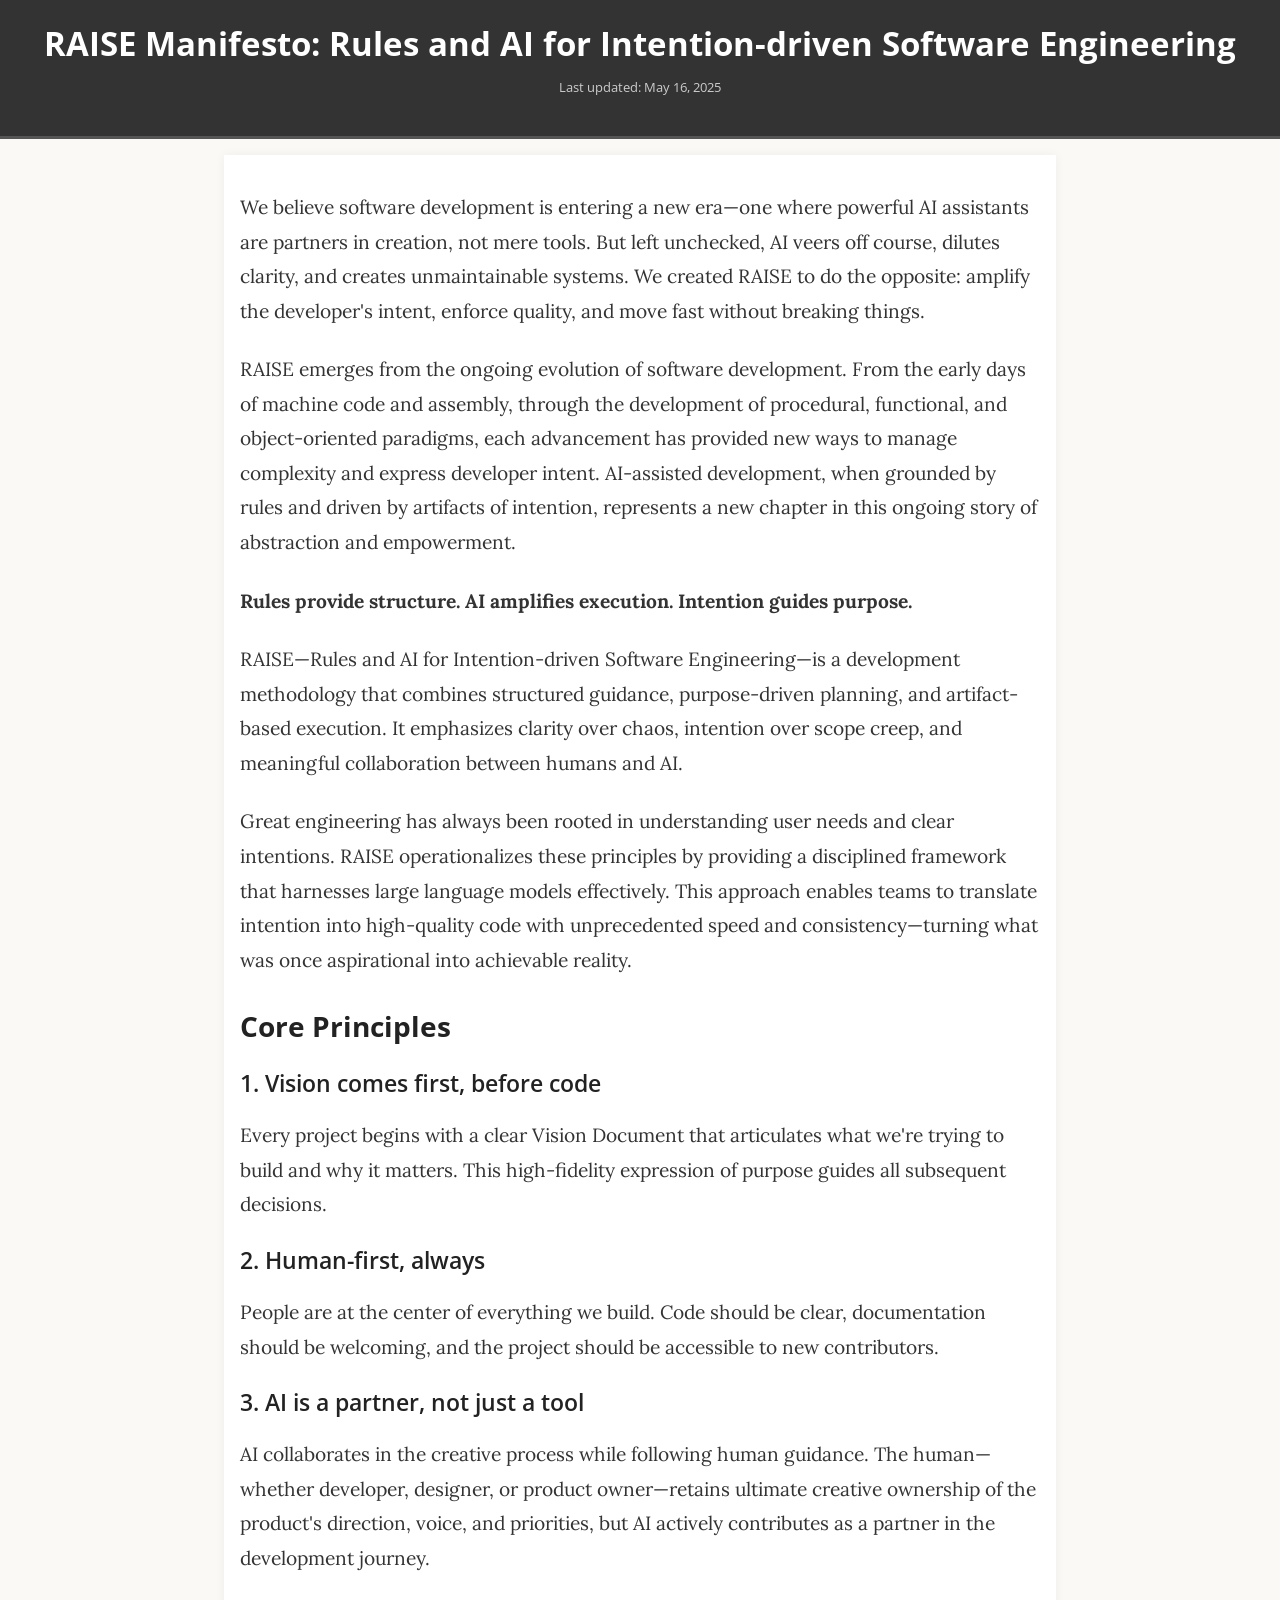
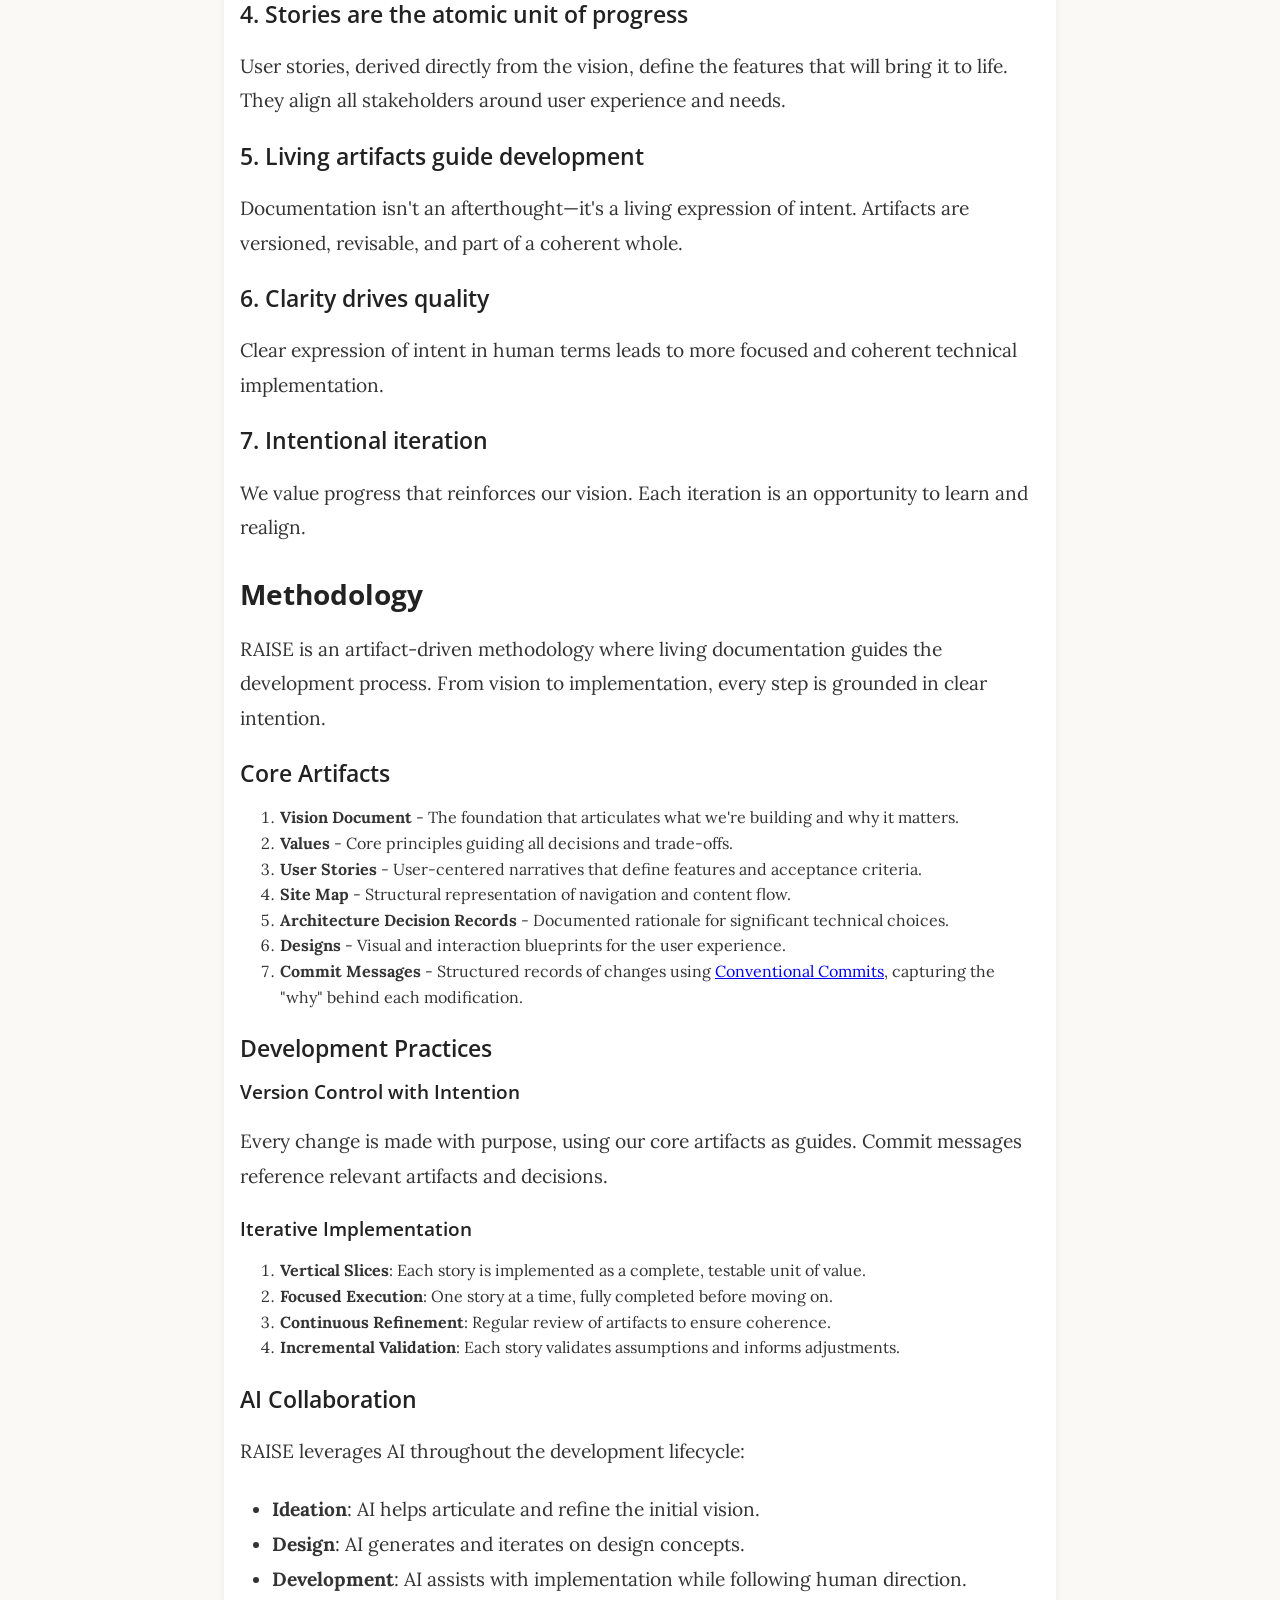
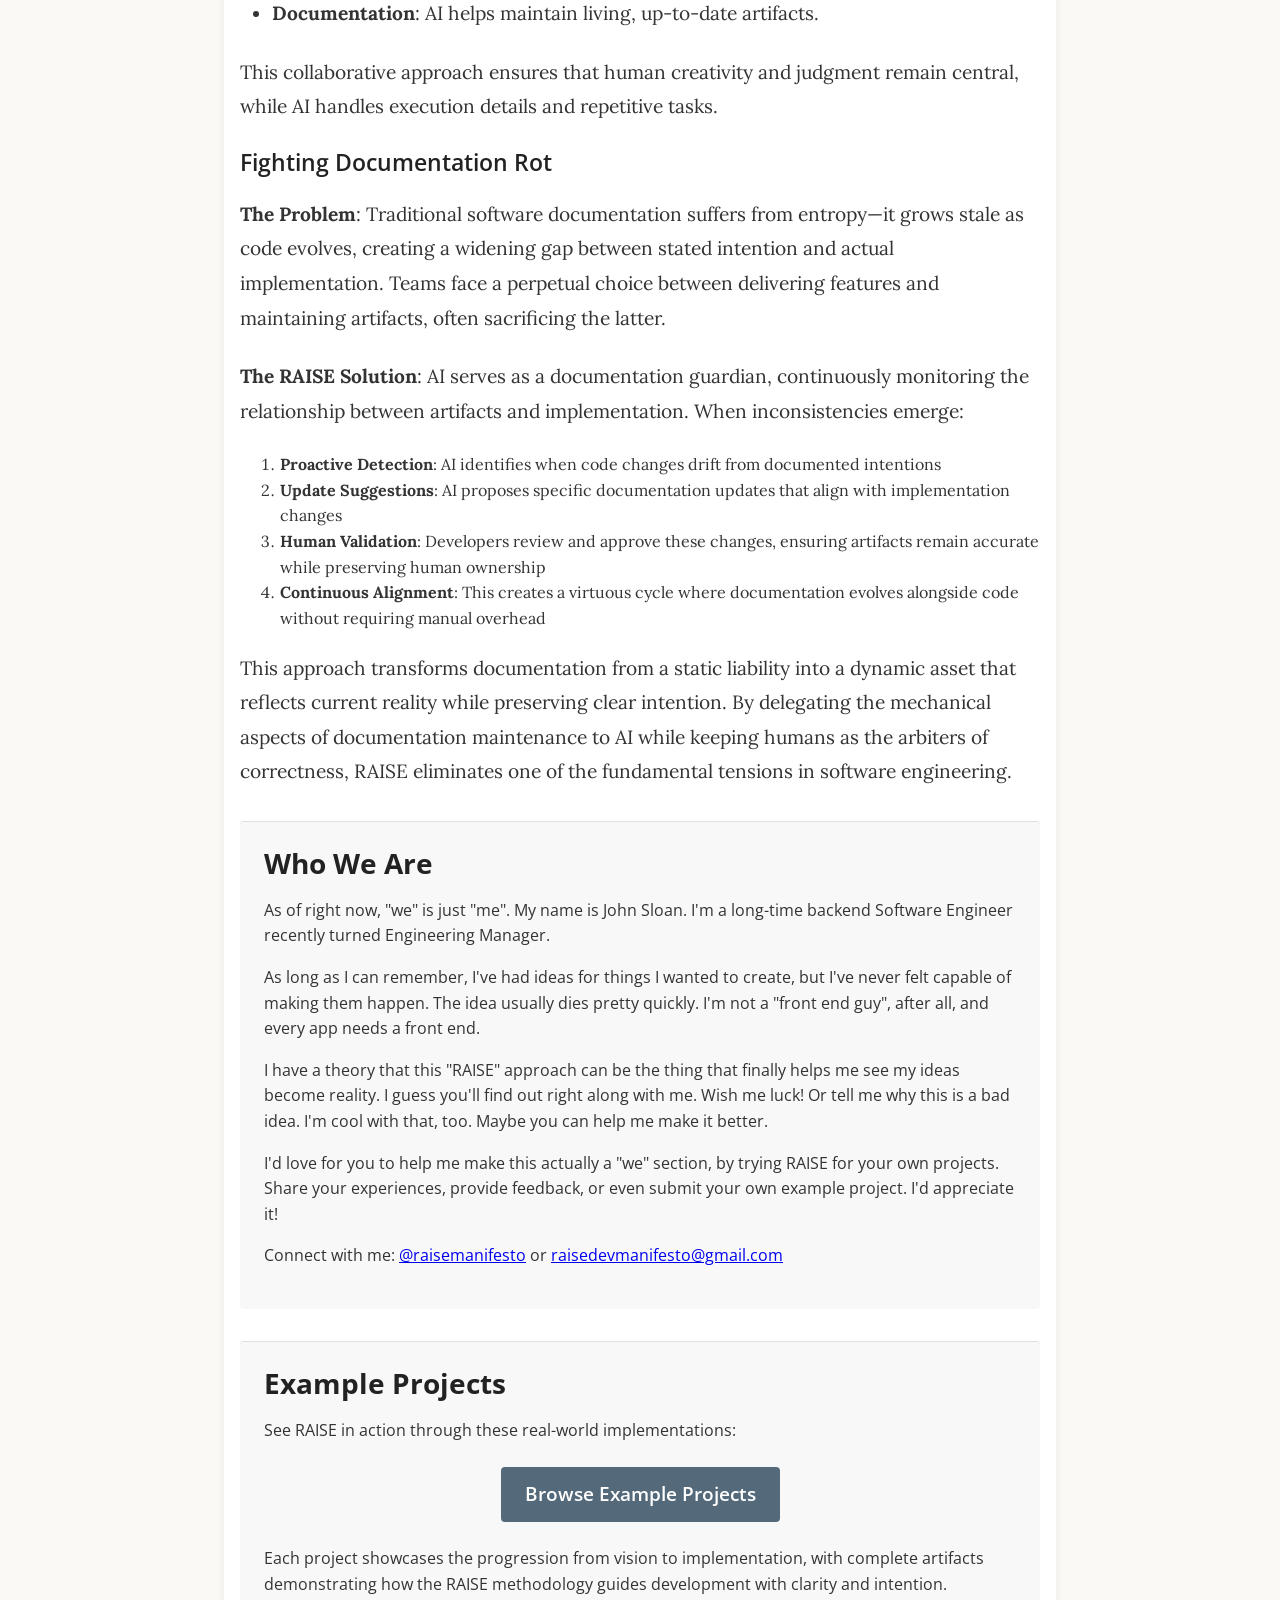
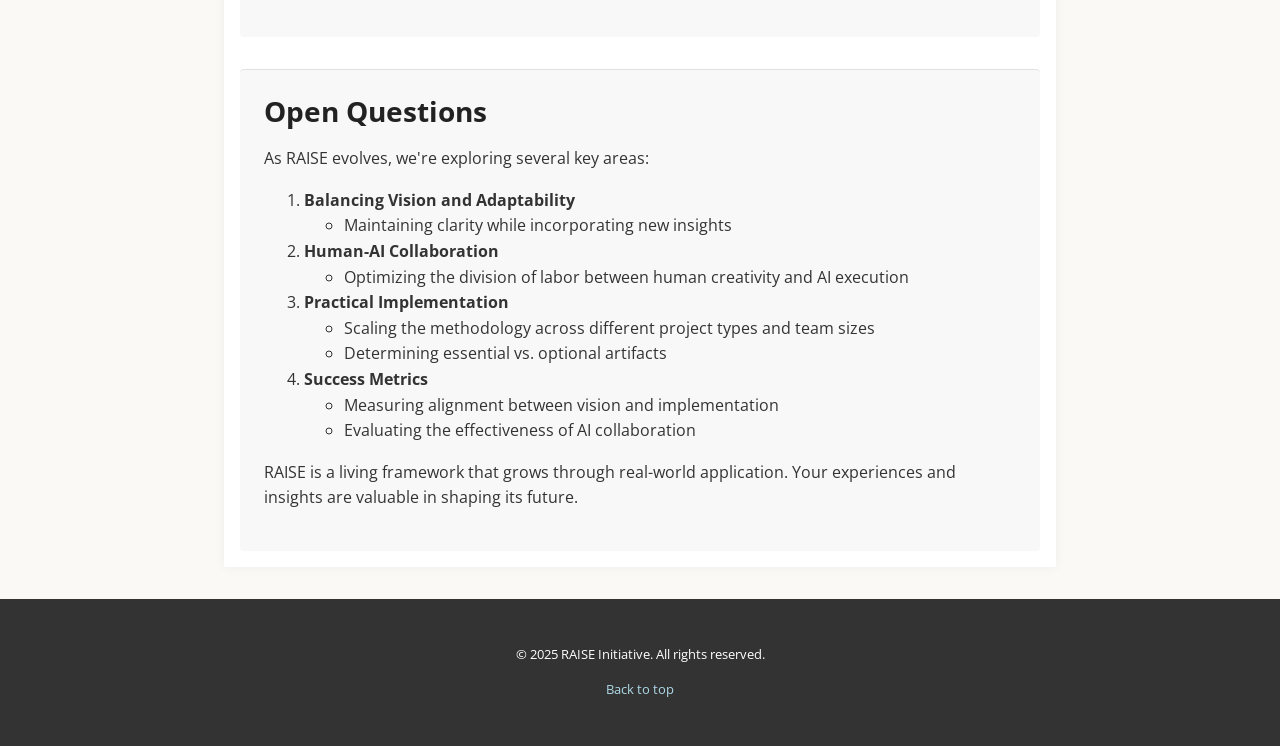
==== commit 973afac5: "feat: invite community participation in Who We Are section Extends the author section to invite read" ====
--- a/index.html
+++ b/index.html
@@ -196,13 +196,15 @@
         <section id="who-we-are" aria-labelledby="who-we-are-heading" class="supplemental-section">
             <h2 id="who-we-are-heading">Who We Are</h2>
             
-            <p>As of right now, 'we' is just 'me'. My name is John Sloan. I'm a long-time backend Software Engineer recently turned Engineering Manager.</p>
+            <p>As of right now, "we" is just "me". My name is John Sloan. I'm a long-time backend Software Engineer recently turned Engineering Manager.</p>
             
             <p>As long as I can remember, I've had ideas for things I wanted to create, but I've never felt capable of making them happen. The idea usually dies pretty quickly. I'm not a "front end guy", after all, and every app needs a front end.</p>
             
             <p>I have a theory that this "RAISE" approach can be the thing that finally helps me see my ideas become reality. I guess you'll find out right along with me. Wish me luck! Or tell me why this is a bad idea. I'm cool with that, too. Maybe you can help me make it better.</p>
             
-            <p>Connect with me: <a href="https://twitter.com/raisedevmanifesto" rel="noopener">Twitter @raisedevmanifesto</a></p>
+            <p>I'd love for you to help me make this actually a "we" section, by trying RAISE for your own projects. Share your experiences, provide feedback, or even submit your own example project. I'd appreciate it!</p>
+            
+            <p>Connect with me: <a href="https://x.com/raisemanifesto" rel="noopener">@raisemanifesto</a> or <a href="mailto:raisedevmanifesto@gmail.com">raisedevmanifesto@gmail.com</a></p>
         </section>
 
         <section id="example-projects" aria-labelledby="example-projects-heading" class="supplemental-section">
--- a/style.css
+++ b/style.css
@@ -285,4 +285,12 @@
 .cta-button:focus {
     background-color: var(--color-accent-dark);
     text-decoration: none;
+}
+
+/* Helper styles */
+.note {
+    font-size: var(--font-size-xs);
+    color: var(--color-accent);
+    font-style: italic;
+    margin-left: var(--space-xs);
 }
--- a/style.css
+++ b/style.css
@@ -285,4 +285,12 @@
 .cta-button:focus {
     background-color: var(--color-accent-dark);
     text-decoration: none;
+}
+
+/* Helper styles */
+.note {
+    font-size: var(--font-size-xs);
+    color: var(--color-accent);
+    font-style: italic;
+    margin-left: var(--space-xs);
 }
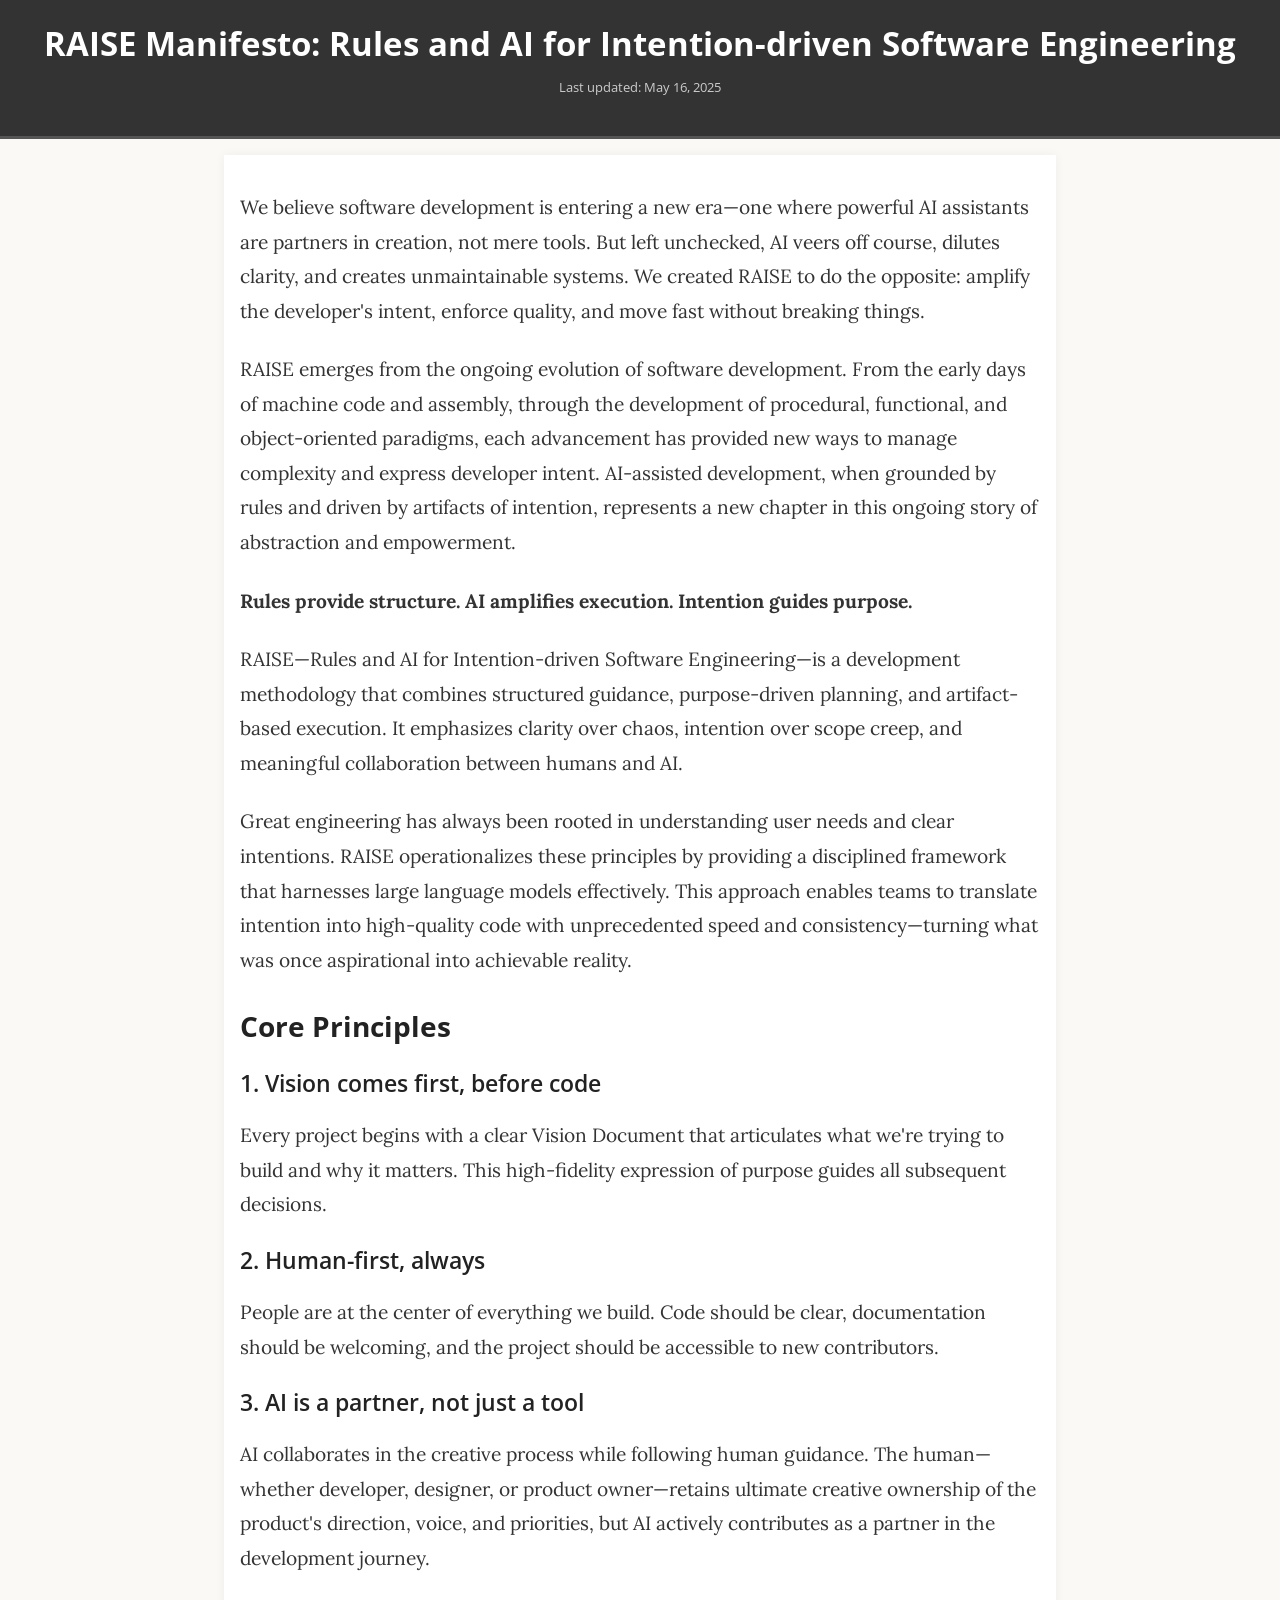
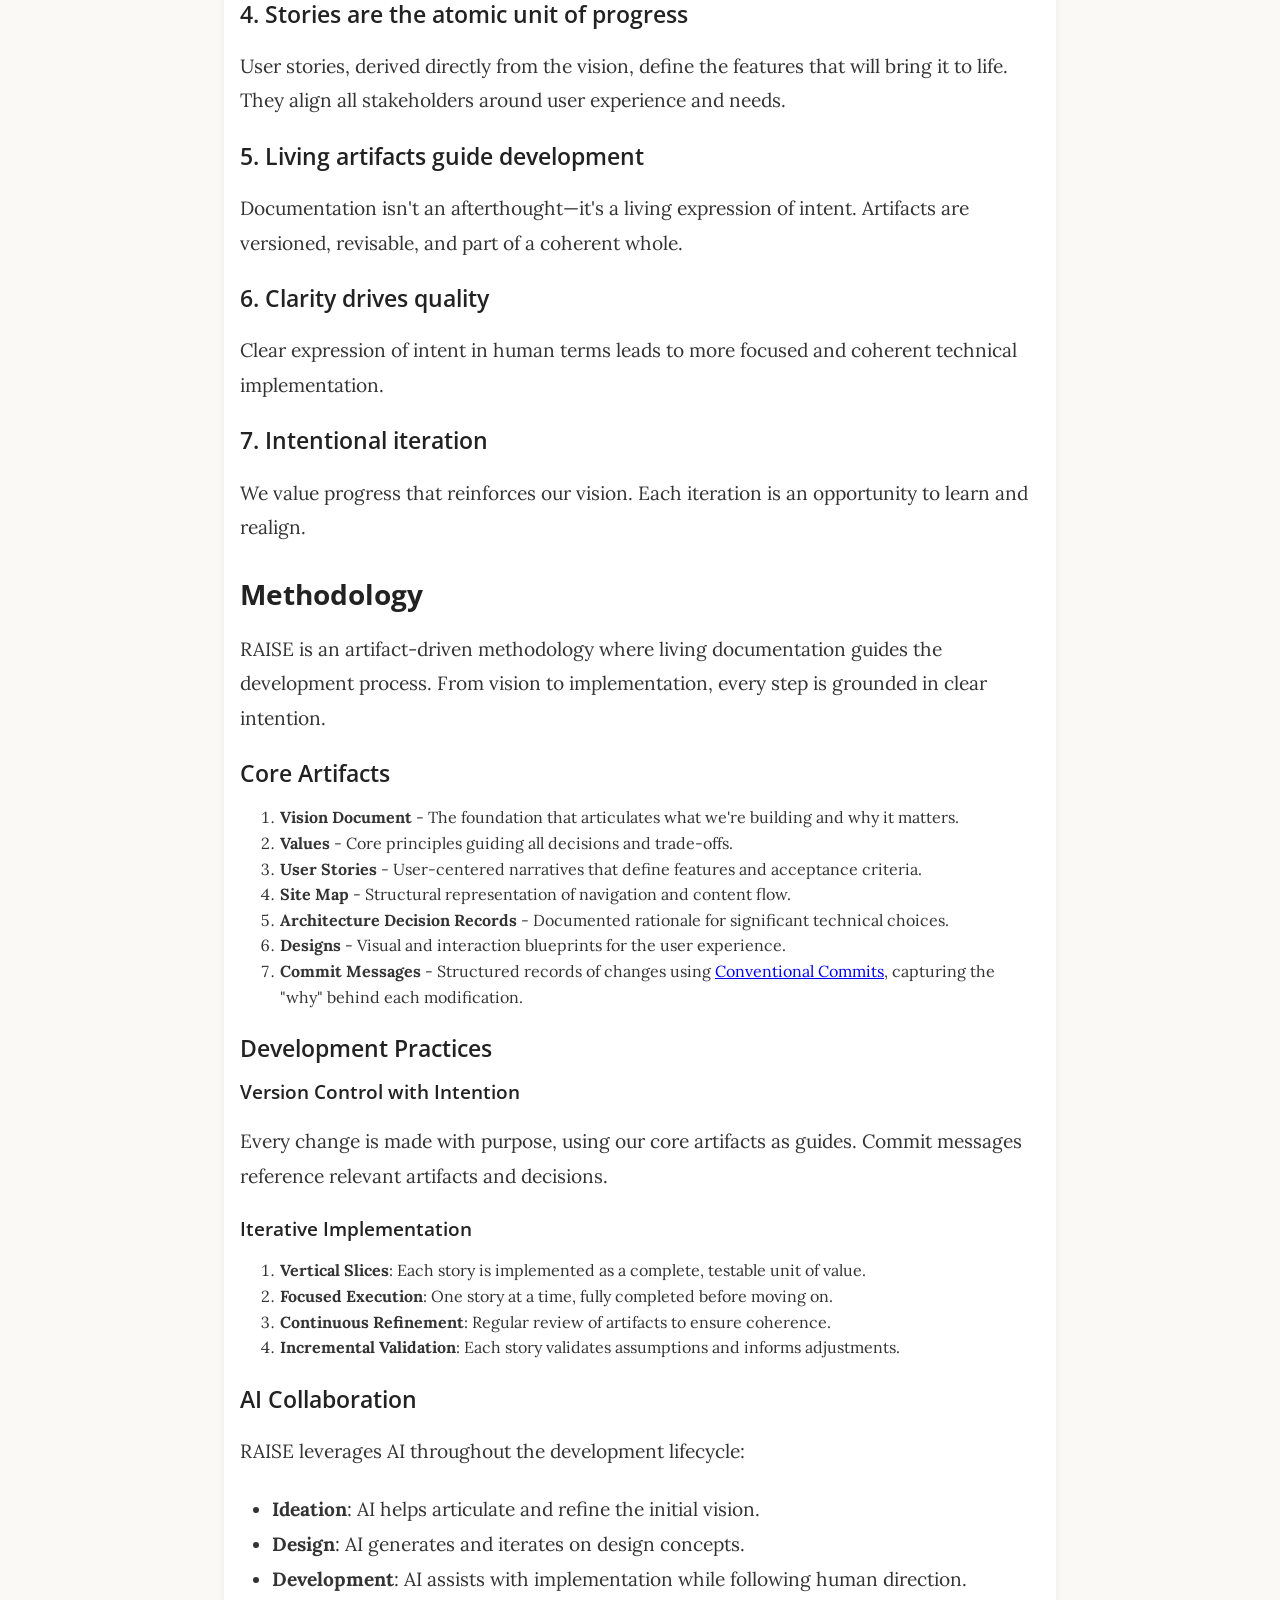
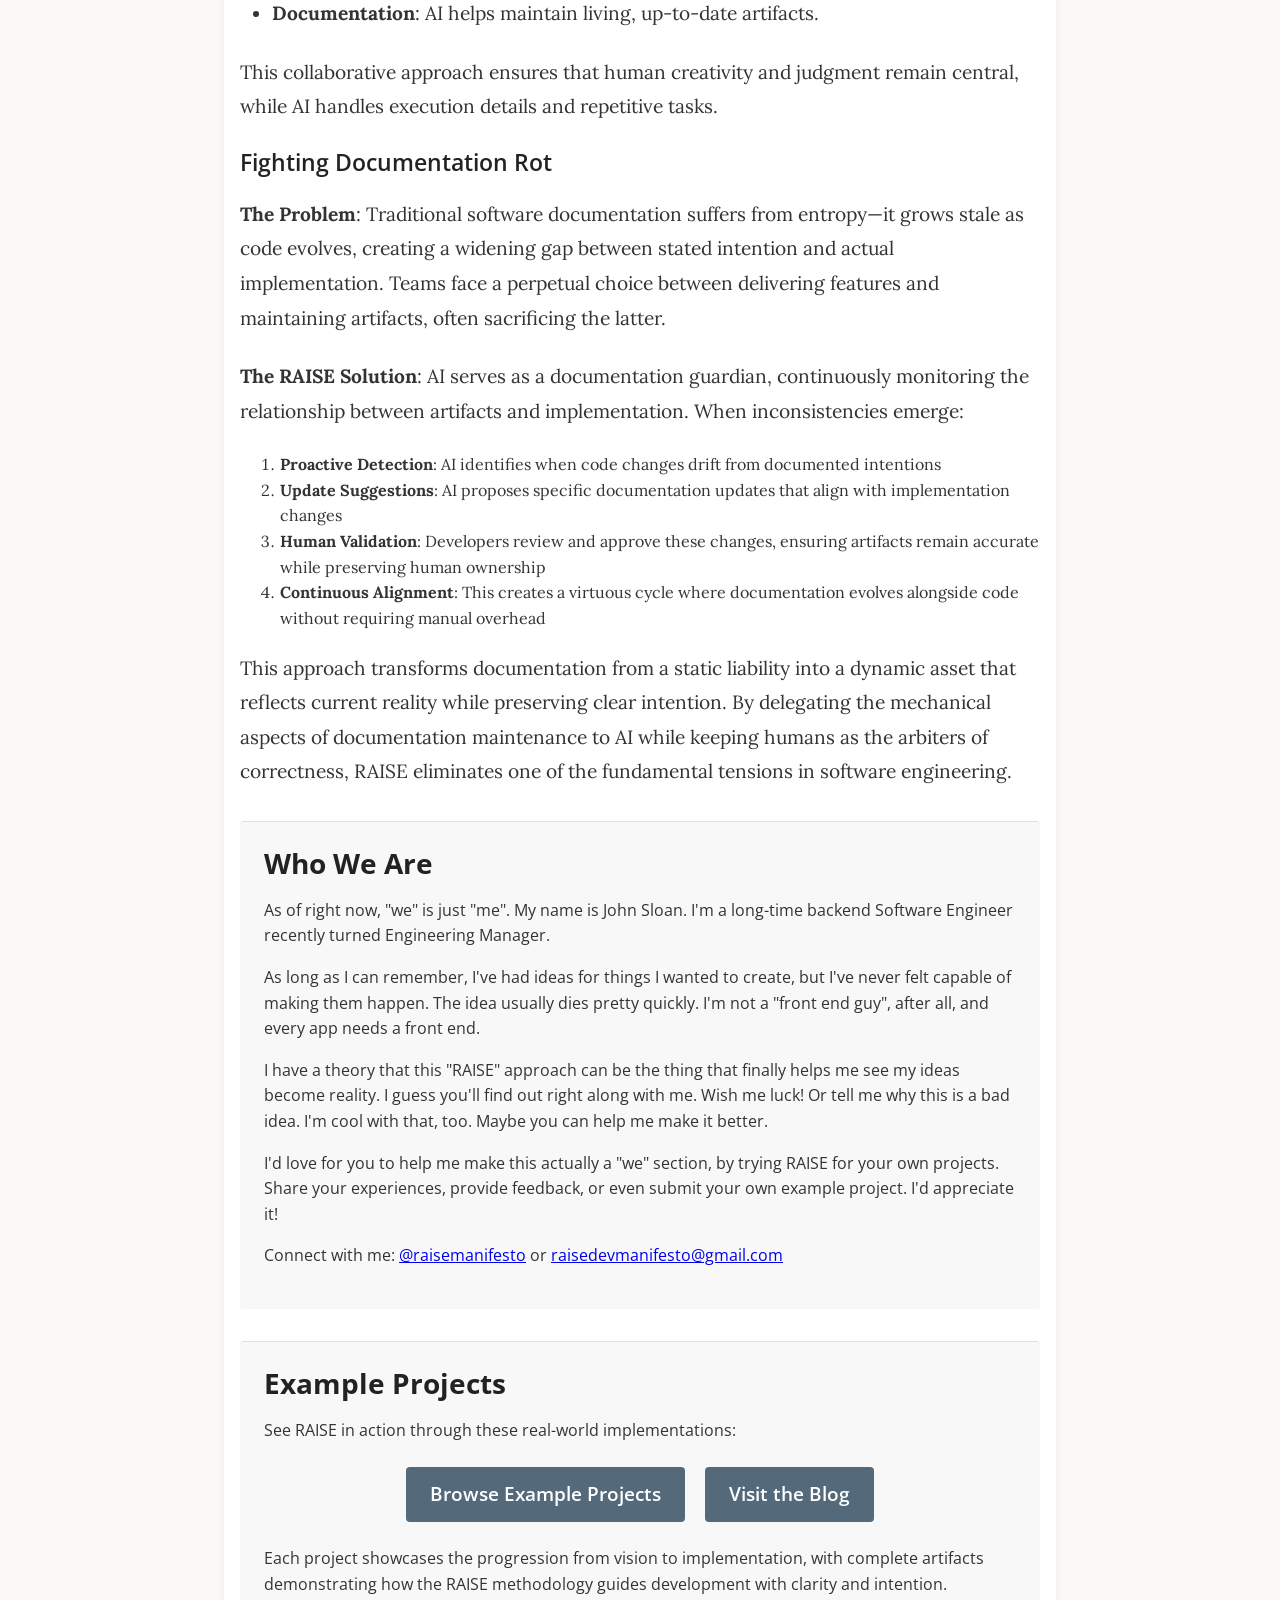
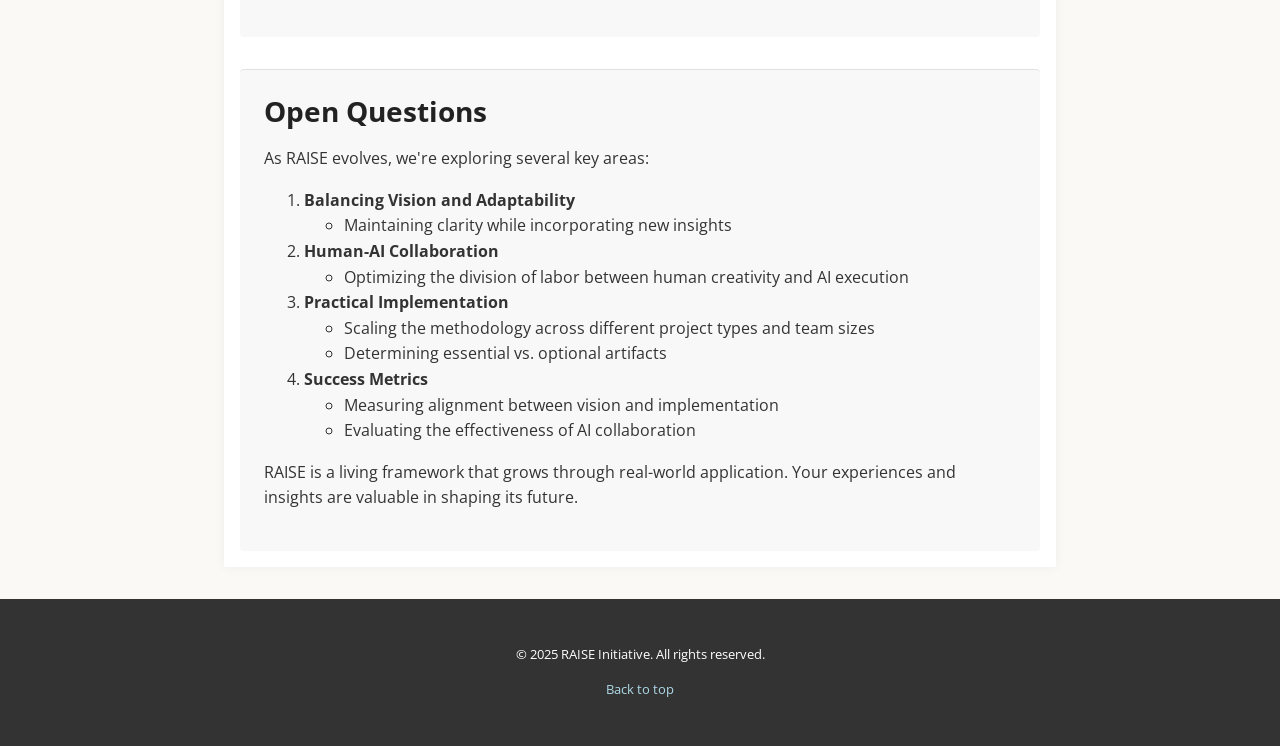
==== commit df4210c0: "feat: add link to blog in the call-to-action section Co-authored-by: Genie <genie@cosine.sh>" ====
--- a/index.html
+++ b/index.html
@@ -7,12 +7,28 @@
     <meta name="author" content="RAISE Initiative">
     <meta name="keywords" content="RAISE, Manifesto, AI, Software Engineering, Intention-driven, Development Methodology">
     
+    <!-- Social Sharing Metadata -->
+    <meta property="og:title" content="RAISE Manifesto: Rules and AI for Intention-driven Software Engineering">
+    <meta property="og:description" content="A methodology for building better software with AI assistance that emphasizes clarity, intention, and meaningful collaboration.">
+    <meta property="og:image" content="raise_logo.ico">
+    <meta property="og:url" content="https://raisedevmanifesto.github.io/">
+    <meta property="og:type" content="website">
+    <meta property="og:site_name" content="RAISE Manifesto">
+    
+    <!-- Twitter Card data -->
+    <meta name="twitter:card" content="summary">
+    <meta name="twitter:title" content="RAISE Manifesto">
+    <meta name="twitter:description" content="Rules and AI for Intention-driven Software Engineering - A methodology for building better software with AI assistance.">
+    <meta name="twitter:image" content="raise_logo.ico">
+    
   
     
     <title>RAISE Manifesto: Rules and AI for Intention-driven Software Engineering</title>
     
-    <!-- Favicon (using emoji as placeholder) -->
-    <link rel="icon" href="data:image/svg+xml,<svg xmlns=%22http://www.w3.org/2000/svg%22 viewBox=%220 0 100 100%22><text y=%22.9em%22 font-size=%2290%22>🚀</text></svg>">
+    <!-- Favicons with comprehensive browser support -->
+    <link rel="icon" href="raise_logo.ico" sizes="any">
+    <link rel="icon" href="raise_logo.ico" type="image/x-icon">
+    <link rel="shortcut icon" href="raise_logo.ico" type="image/x-icon">
     <meta name="theme-color" content="#ffffff">
     
     <!-- Preconnect to Google Fonts -->
@@ -214,6 +230,7 @@
             
             <div class="cta-container">
                 <a href="./projects/" class="cta-button">Browse Example Projects</a>
+                <a href="./blog/" class="cta-button" style="margin-left:1rem;">Visit the Blog</a>
             </div>
             
             <p>Each project showcases the progression from vision to implementation, with complete artifacts demonstrating how the RAISE methodology guides development with clarity and intention.</p>
--- a/style.css
+++ b/style.css
@@ -293,4 +293,42 @@
     color: var(--color-accent);
     font-style: italic;
     margin-left: var(--space-xs);
+}
+
+/* Breadcrumb navigation styles */
+.breadcrumb {
+    font-size: var(--font-size-sm);
+    margin: var(--space-md) 0 var(--space-lg) 0;
+    padding: 0;
+    background: none;
+}
+
+.breadcrumb ol {
+    display: flex;
+    flex-wrap: wrap;
+    list-style: none;
+    margin: 0;
+    padding: 0;
+}
+
+.breadcrumb li {
+    color: var(--color-muted);
+}
+
+.breadcrumb li:not(:last-child)::after {
+    content: " / ";
+    color: var(--color-border);
+    margin: 0 0.3em;
+}
+
+.breadcrumb a {
+    color: var(--color-accent);
+    text-decoration: none;
+    transition: color var(--transition-fast) ease;
+}
+
+.breadcrumb a:hover,
+.breadcrumb a:focus {
+    text-decoration: underline;
+    color: var(--color-accent-dark);
 }
--- a/style.css
+++ b/style.css
@@ -293,4 +293,42 @@
     color: var(--color-accent);
     font-style: italic;
     margin-left: var(--space-xs);
+}
+
+/* Breadcrumb navigation styles */
+.breadcrumb {
+    font-size: var(--font-size-sm);
+    margin: var(--space-md) 0 var(--space-lg) 0;
+    padding: 0;
+    background: none;
+}
+
+.breadcrumb ol {
+    display: flex;
+    flex-wrap: wrap;
+    list-style: none;
+    margin: 0;
+    padding: 0;
+}
+
+.breadcrumb li {
+    color: var(--color-muted);
+}
+
+.breadcrumb li:not(:last-child)::after {
+    content: " / ";
+    color: var(--color-border);
+    margin: 0 0.3em;
+}
+
+.breadcrumb a {
+    color: var(--color-accent);
+    text-decoration: none;
+    transition: color var(--transition-fast) ease;
+}
+
+.breadcrumb a:hover,
+.breadcrumb a:focus {
+    text-decoration: underline;
+    color: var(--color-accent-dark);
 }
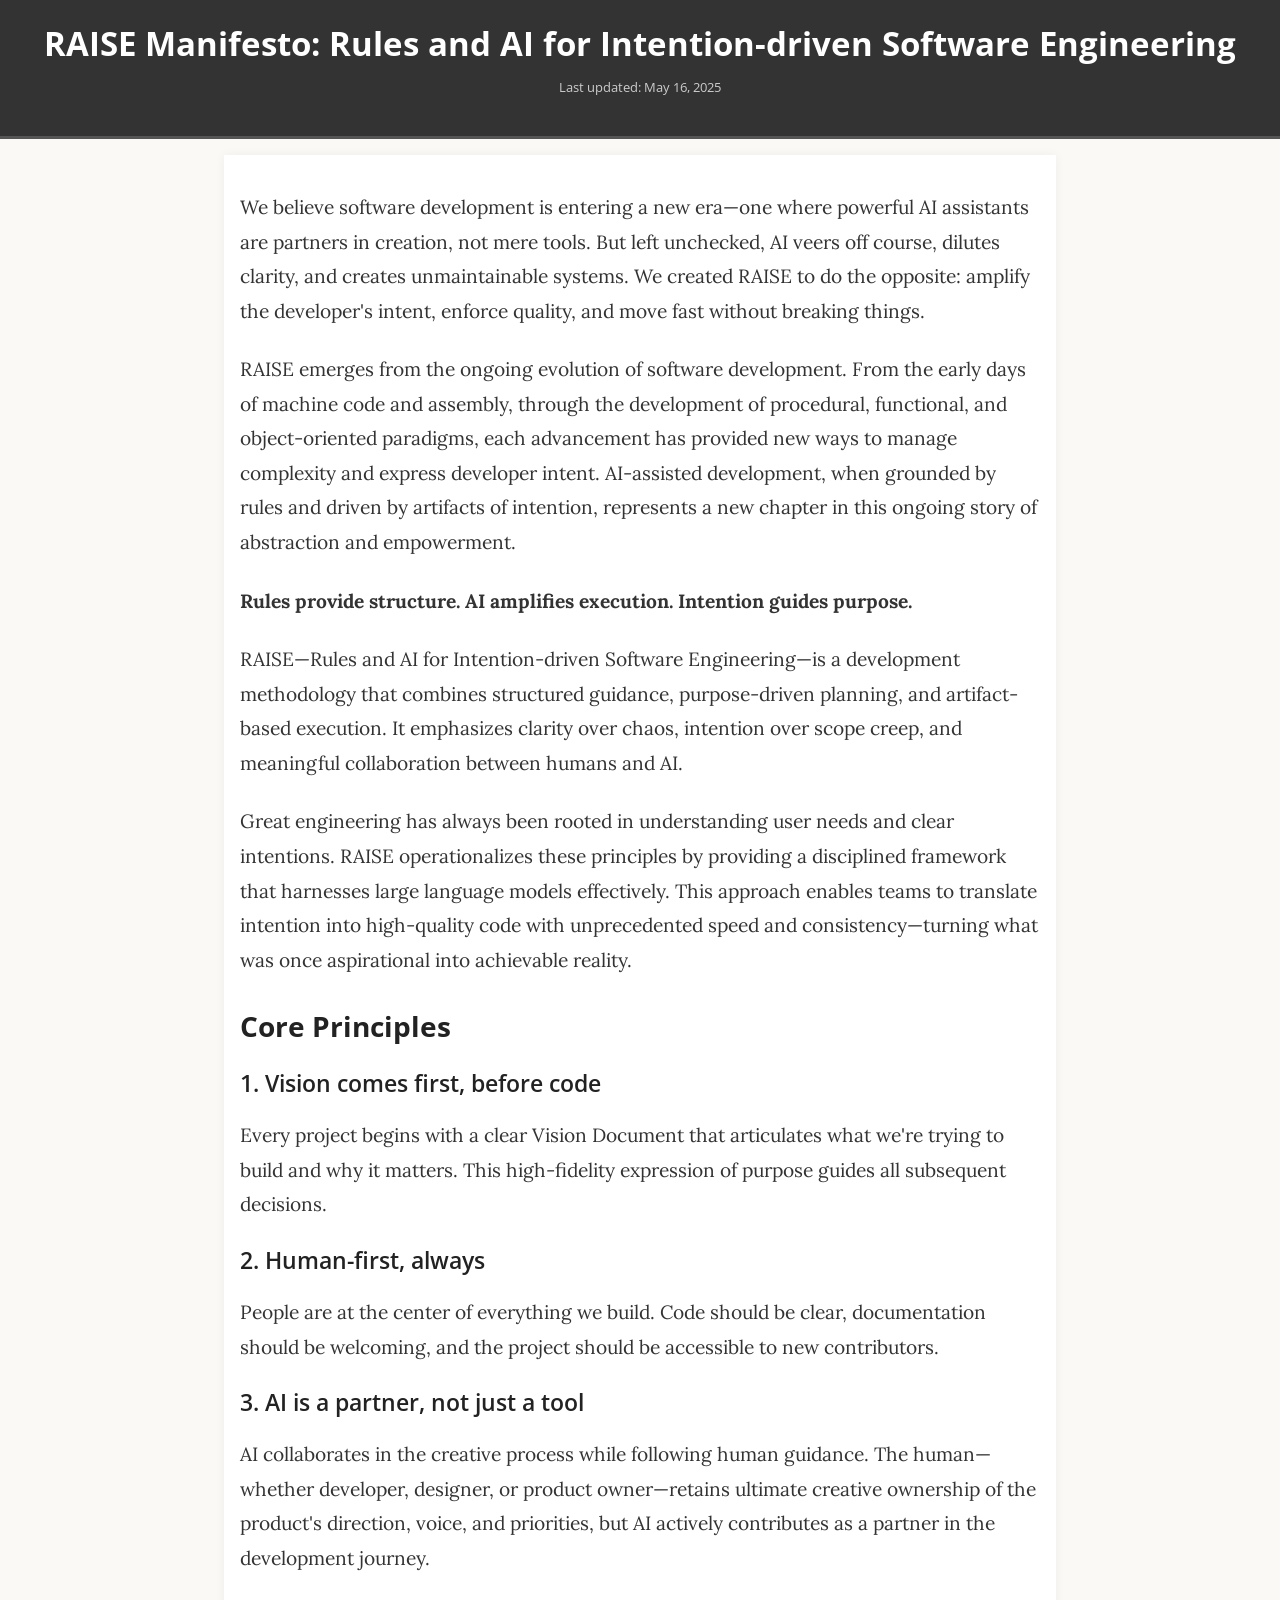
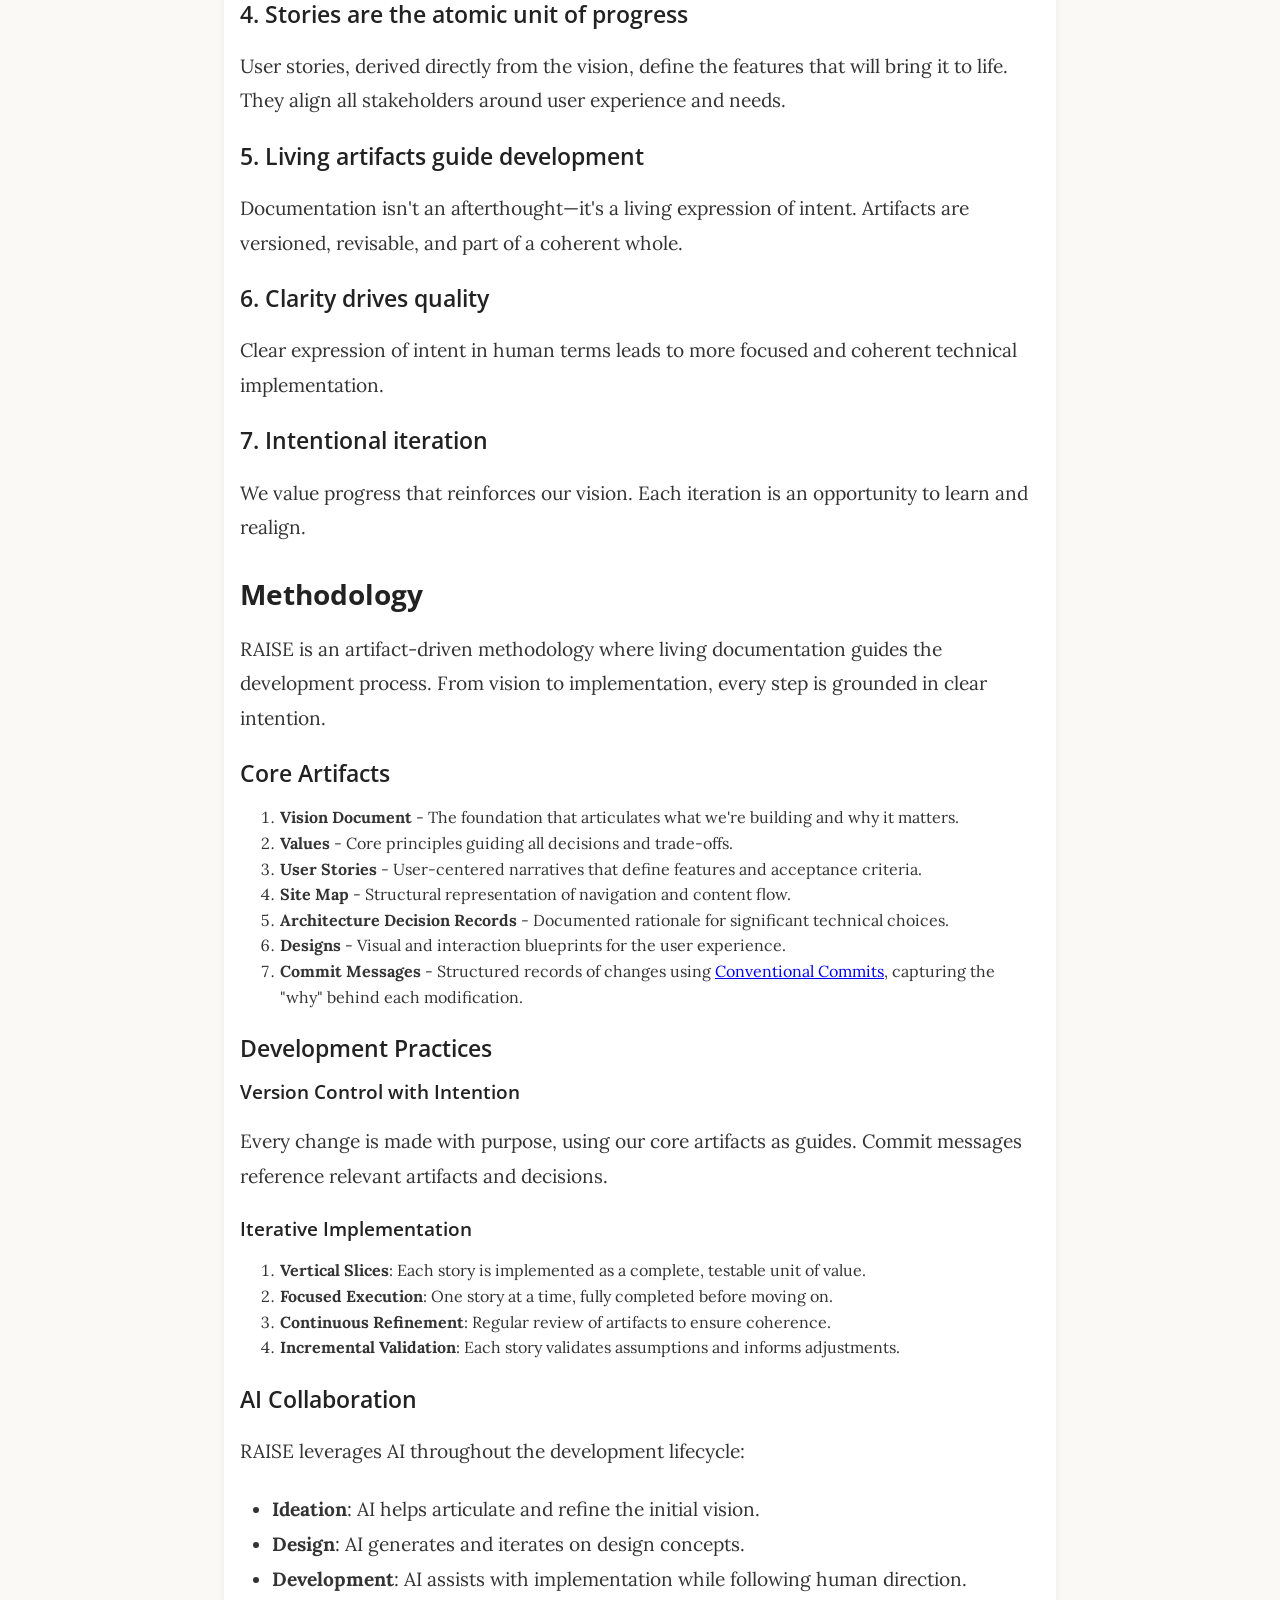
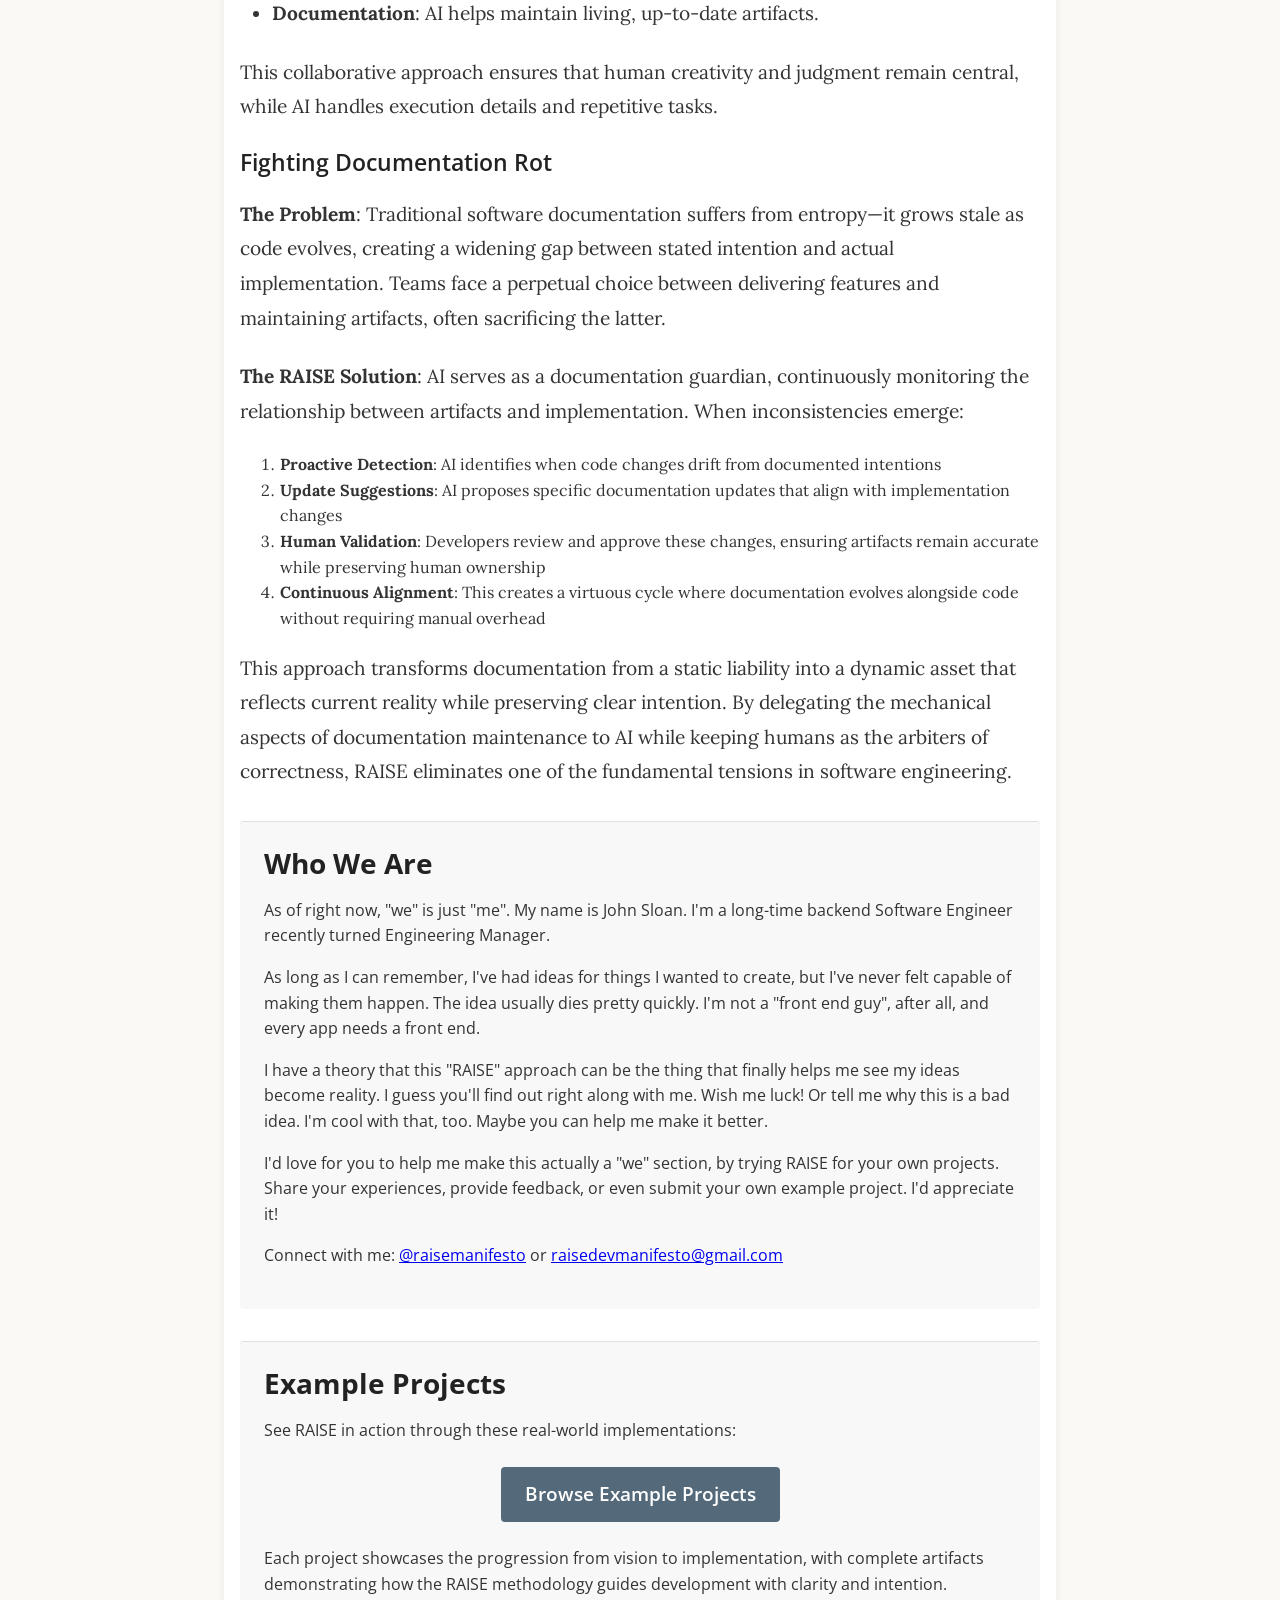
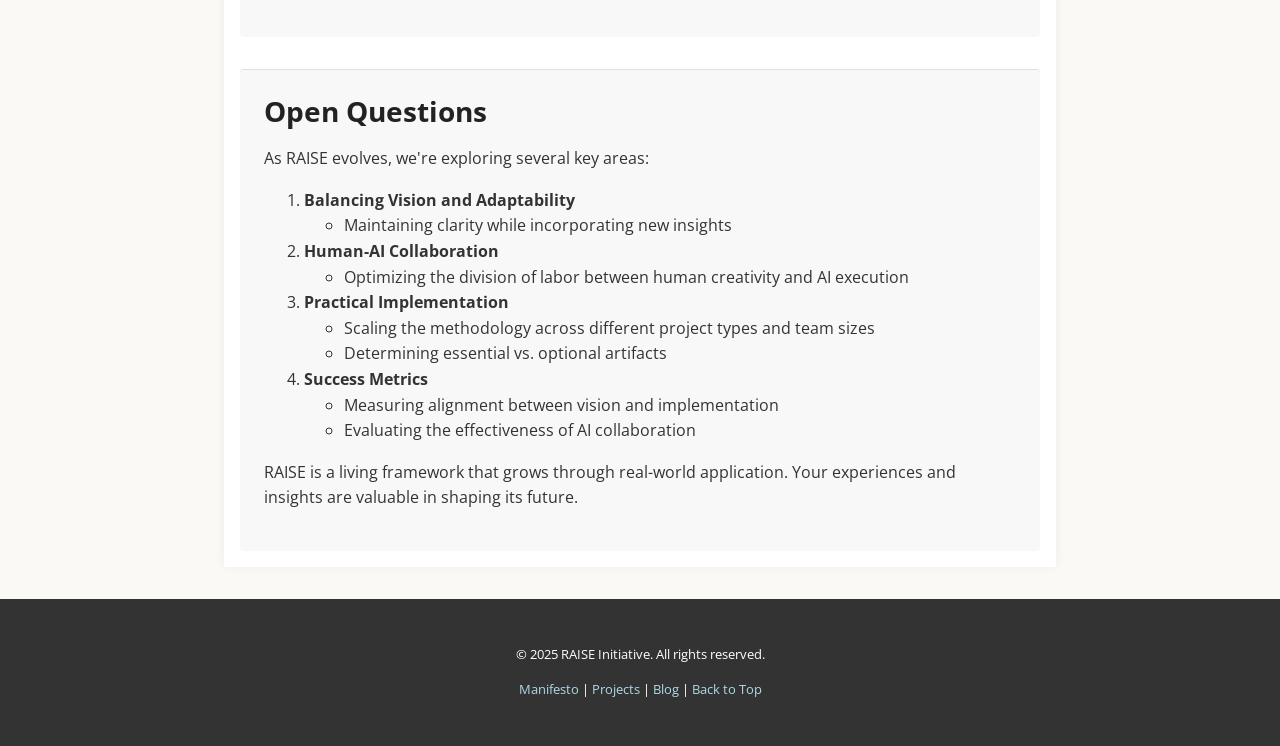
==== commit 188efb72: "feat: implement blog and cross-section navigation Enables seamless user movement between manifesto, " ====
--- a/index.html
+++ b/index.html
@@ -230,7 +230,6 @@
             
             <div class="cta-container">
                 <a href="./projects/" class="cta-button">Browse Example Projects</a>
-                <a href="./blog/" class="cta-button" style="margin-left:1rem;">Visit the Blog</a>
             </div>
             
             <p>Each project showcases the progression from vision to implementation, with complete artifacts demonstrating how the RAISE methodology guides development with clarity and intention.</p>
@@ -278,7 +277,7 @@
 
     <footer>
         <p>&copy; 2025 RAISE Initiative. All rights reserved.</p>
-        <p><a href="#manifesto-content">Back to top</a></p>
+        <p><a href="/">Manifesto</a> | <a href="/projects/">Projects</a> | <a href="/blog/">Blog</a> | <a href="#manifesto-content">Back to Top</a></p>
     </footer>
     
     <script type="application/ld+json">
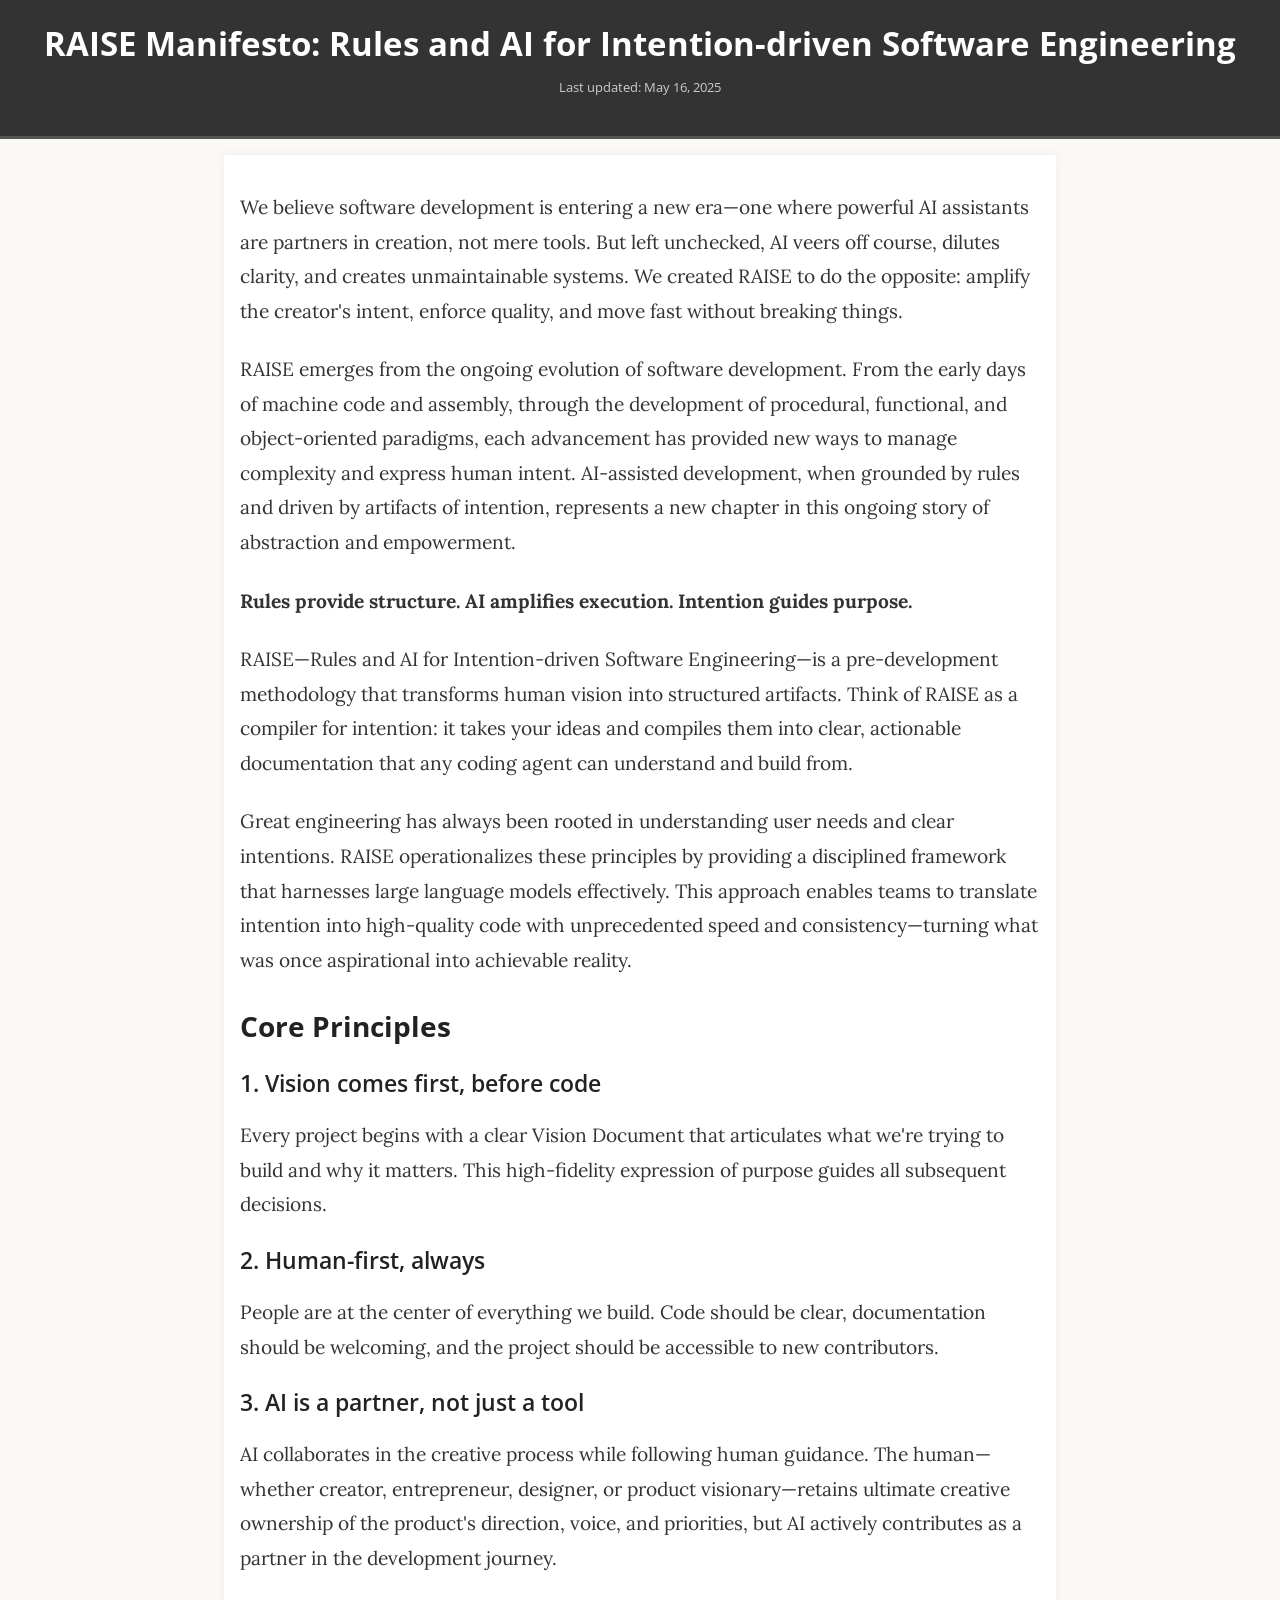
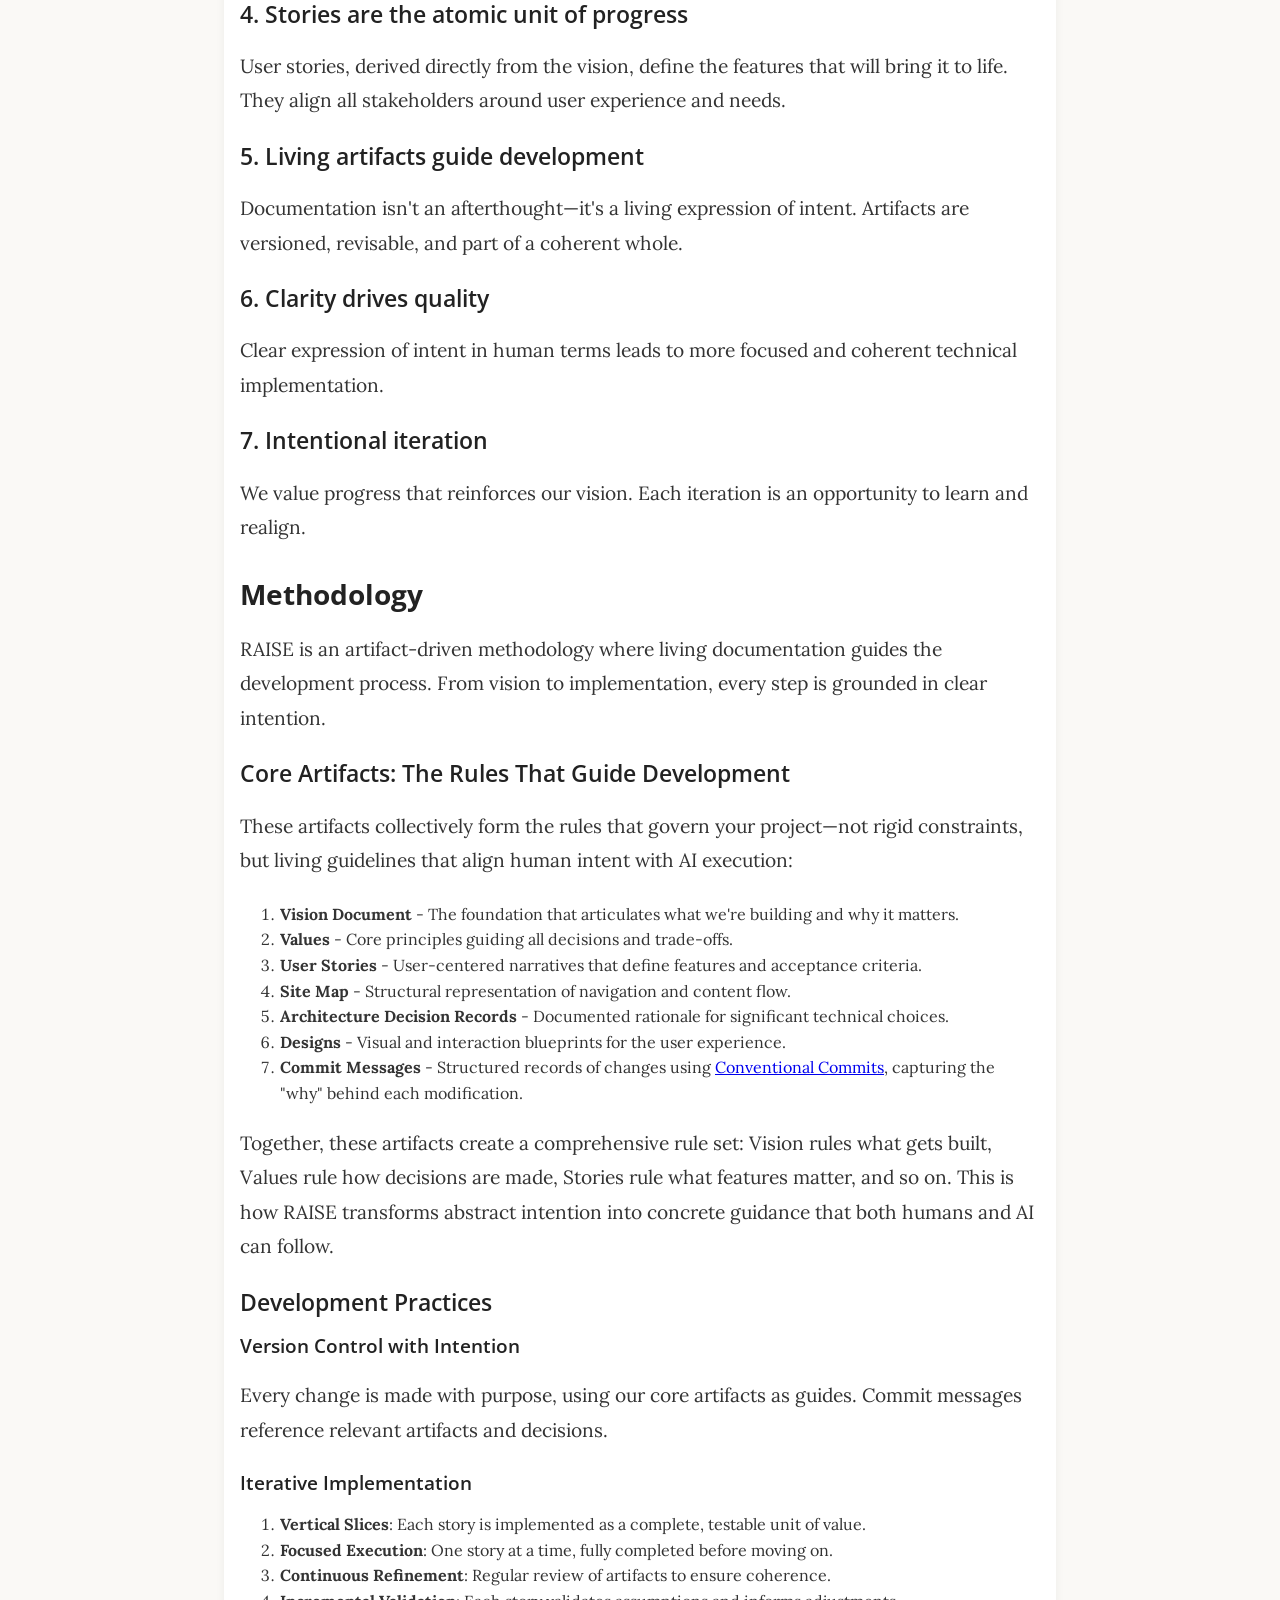
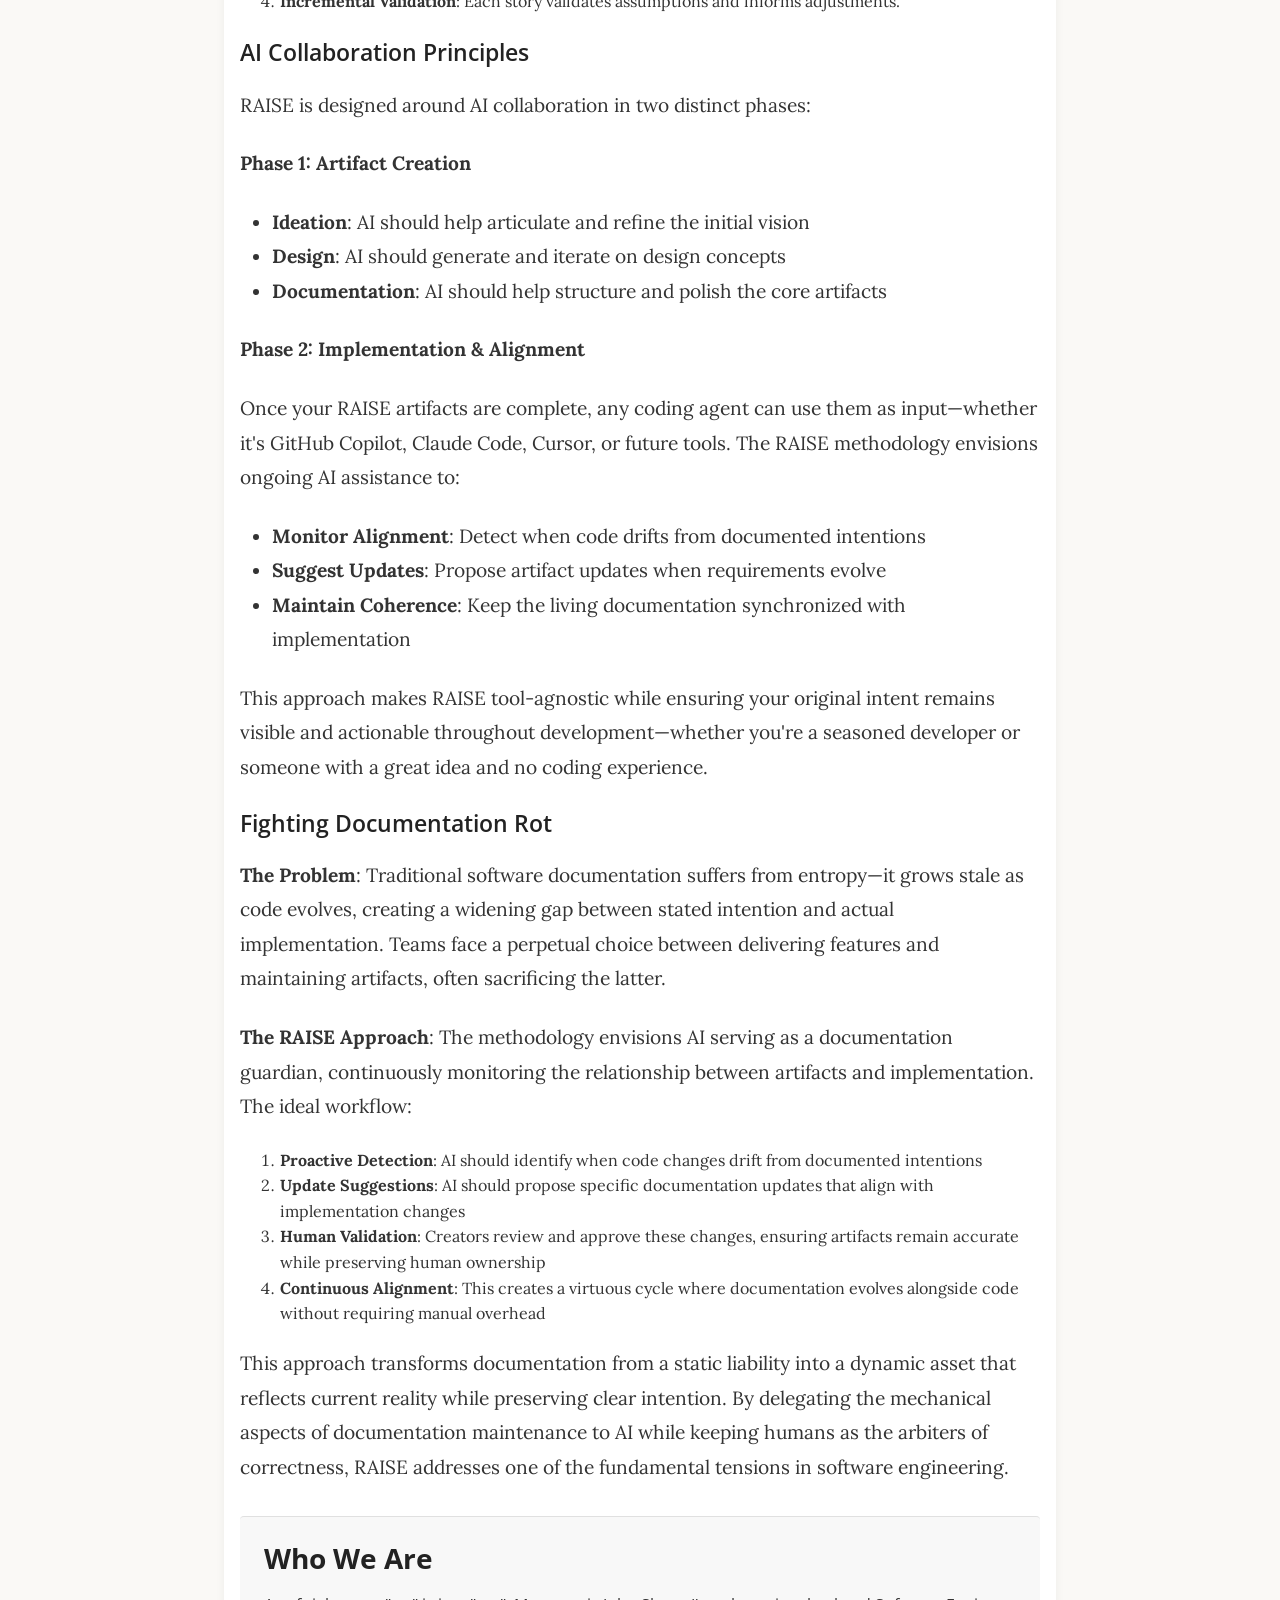
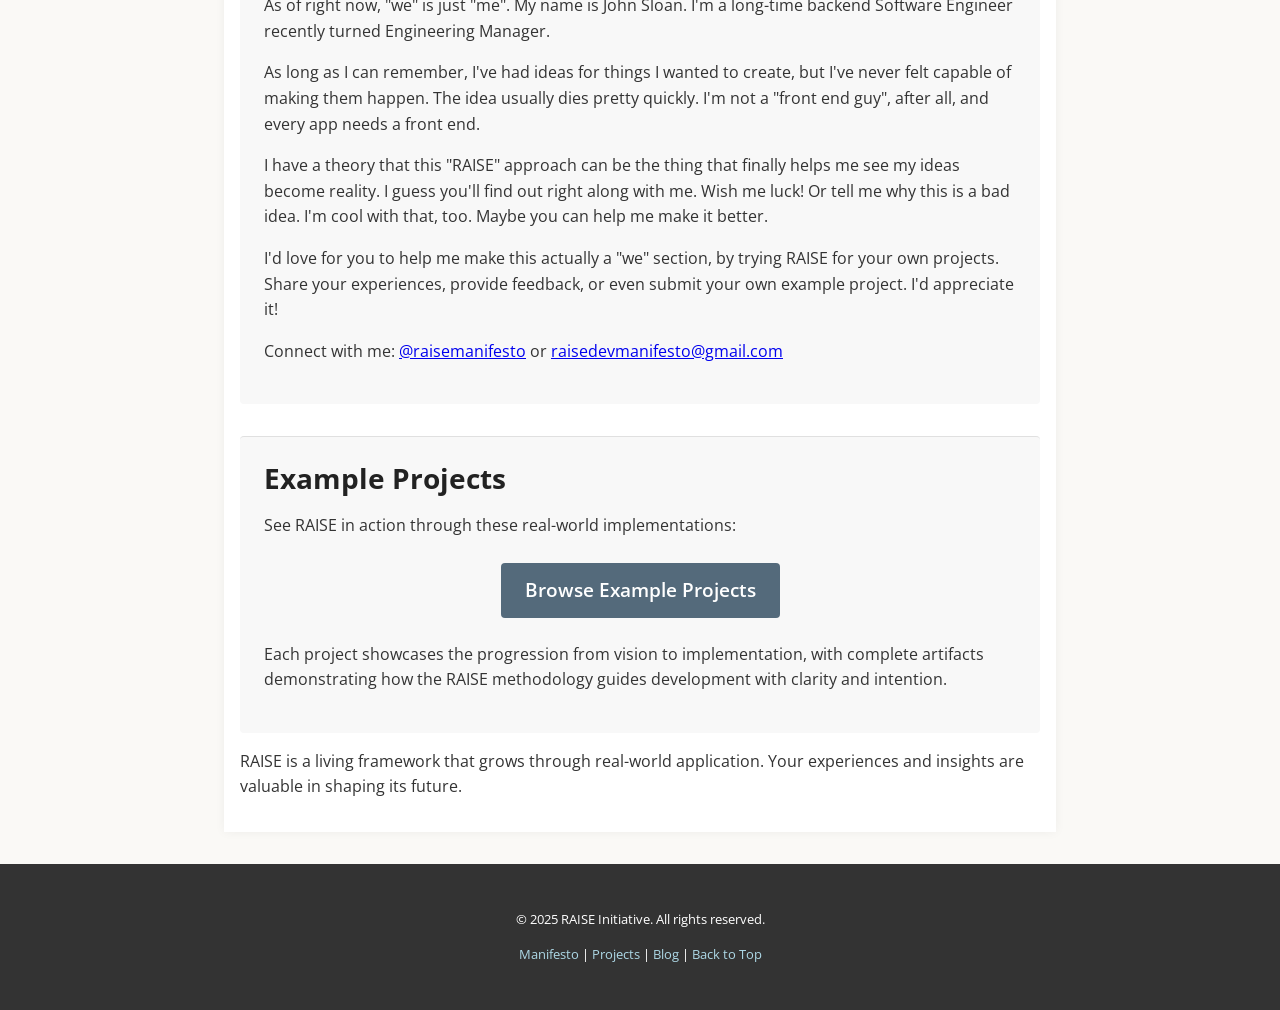
==== commit aa382812: "feat: position RAISE for autonomous agent era with updated manifesto and blog post RAISE is now posi" ====
--- a/index.html
+++ b/index.html
@@ -115,13 +115,13 @@
         <article id="manifesto-content" aria-labelledby="manifesto-title">
             <h2 id="manifesto-title" class="visually-hidden">The RAISE Manifesto</h2>
 
-            <p>We believe software development is entering a new era—one where powerful AI assistants are partners in creation, not mere tools. But left unchecked, AI veers off course, dilutes clarity, and creates unmaintainable systems. We created RAISE to do the opposite: amplify the developer's intent, enforce quality, and move fast without breaking things.</p>
-
-            <p>RAISE emerges from the ongoing evolution of software development. From the early days of machine code and assembly, through the development of procedural, functional, and object-oriented paradigms, each advancement has provided new ways to manage complexity and express developer intent. AI-assisted development, when grounded by rules and driven by artifacts of intention, represents a new chapter in this ongoing story of abstraction and empowerment.</p>
+            <p>We believe software development is entering a new era—one where powerful AI assistants are partners in creation, not mere tools. But left unchecked, AI veers off course, dilutes clarity, and creates unmaintainable systems. We created RAISE to do the opposite: amplify the creator's intent, enforce quality, and move fast without breaking things.</p>
+
+            <p>RAISE emerges from the ongoing evolution of software development. From the early days of machine code and assembly, through the development of procedural, functional, and object-oriented paradigms, each advancement has provided new ways to manage complexity and express human intent. AI-assisted development, when grounded by rules and driven by artifacts of intention, represents a new chapter in this ongoing story of abstraction and empowerment.</p>
 
             <p><strong>Rules provide structure. AI amplifies execution. Intention guides purpose.</strong></p>
 
-            <p>RAISE—Rules and AI for Intention-driven Software Engineering—is a development methodology that combines structured guidance, purpose-driven planning, and artifact-based execution. It emphasizes clarity over chaos, intention over scope creep, and meaningful collaboration between humans and AI.</p>
+            <p>RAISE—Rules and AI for Intention-driven Software Engineering—is a pre-development methodology that transforms human vision into structured artifacts. Think of RAISE as a compiler for intention: it takes your ideas and compiles them into clear, actionable documentation that any coding agent can understand and build from.</p>
 
             <p>Great engineering has always been rooted in understanding user needs and clear intentions. RAISE operationalizes these principles by providing a disciplined framework that harnesses large language models effectively. This approach enables teams to translate intention into high-quality code with unprecedented speed and consistency—turning what was once aspirational into achievable reality.</p>
 
@@ -135,7 +135,7 @@
                 <p>People are at the center of everything we build. Code should be clear, documentation should be welcoming, and the project should be accessible to new contributors.</p>
                 
                 <h4>3. AI is a partner, not just a tool</h4>
-                <p>AI collaborates in the creative process while following human guidance. The human—whether developer, designer, or product owner—retains ultimate creative ownership of the product's direction, voice, and priorities, but AI actively contributes as a partner in the development journey.</p>
+                <p>AI collaborates in the creative process while following human guidance. The human—whether creator, entrepreneur, designer, or product visionary—retains ultimate creative ownership of the product's direction, voice, and priorities, but AI actively contributes as a partner in the development journey.</p>
                 
                 <h4>4. Stories are the atomic unit of progress</h4>
                 <p>User stories, derived directly from the vision, define the features that will bring it to life. They align all stakeholders around user experience and needs.</p>
@@ -155,7 +155,10 @@
                 
                 <p>RAISE is an artifact-driven methodology where living documentation guides the development process. From vision to implementation, every step is grounded in clear intention.</p>
                 
-                <h4>Core Artifacts</h4>
+                <h4>Core Artifacts: The Rules That Guide Development</h4>
+                
+                <p>These artifacts collectively form the rules that govern your project—not rigid constraints, but living guidelines that align human intent with AI execution:</p>
+                
                 <ol>
                     <li><strong>Vision Document</strong> - The foundation that articulates what we're building and why it matters.</li>
                     <li><strong>Values</strong> - Core principles guiding all decisions and trade-offs.</li>
@@ -166,6 +169,8 @@
                     <li><strong>Commit Messages</strong> - Structured records of changes using <a href="https://www.conventionalcommits.org/">Conventional Commits</a>, capturing the "why" behind each modification.</li>
                 </ol>
                 
+                <p>Together, these artifacts create a comprehensive rule set: Vision rules what gets built, Values rule how decisions are made, Stories rule what features matter, and so on. This is how RAISE transforms abstract intention into concrete guidance that both humans and AI can follow.</p>
+                
                 <h4>Development Practices</h4>
                 
                 <h5>Version Control with Intention</h5>
@@ -179,31 +184,40 @@
                     <li><strong>Incremental Validation</strong>: Each story validates assumptions and informs adjustments.</li>
                 </ol>
                 
-                <h4>AI Collaboration</h4>
-                <p>RAISE leverages AI throughout the development lifecycle:</p>
+                <h4>AI Collaboration Principles</h4>
+                <p>RAISE is designed around AI collaboration in two distinct phases:</p>
+                
+                <p><strong>Phase 1: Artifact Creation</strong></p>
                 <ul>
-                    <li><strong>Ideation</strong>: AI helps articulate and refine the initial vision.</li>
-                    <li><strong>Design</strong>: AI generates and iterates on design concepts.</li>
-                    <li><strong>Development</strong>: AI assists with implementation while following human direction.</li>
-                    <li><strong>Documentation</strong>: AI helps maintain living, up-to-date artifacts.</li>
+                    <li><strong>Ideation</strong>: AI should help articulate and refine the initial vision</li>
+                    <li><strong>Design</strong>: AI should generate and iterate on design concepts</li>
+                    <li><strong>Documentation</strong>: AI should help structure and polish the core artifacts</li>
                 </ul>
                 
-                <p>This collaborative approach ensures that human creativity and judgment remain central, while AI handles execution details and repetitive tasks.</p>
+                <p><strong>Phase 2: Implementation & Alignment</strong></p>
+                <p>Once your RAISE artifacts are complete, any coding agent can use them as input—whether it's GitHub Copilot, Claude Code, Cursor, or future tools. The RAISE methodology envisions ongoing AI assistance to:</p>
+                <ul>
+                    <li><strong>Monitor Alignment</strong>: Detect when code drifts from documented intentions</li>
+                    <li><strong>Suggest Updates</strong>: Propose artifact updates when requirements evolve</li>
+                    <li><strong>Maintain Coherence</strong>: Keep the living documentation synchronized with implementation</li>
+                </ul>
+                
+                <p>This approach makes RAISE tool-agnostic while ensuring your original intent remains visible and actionable throughout development—whether you're a seasoned developer or someone with a great idea and no coding experience.</p>
                 
                 <h4>Fighting Documentation Rot</h4>
                 
                 <p><strong>The Problem</strong>: Traditional software documentation suffers from entropy—it grows stale as code evolves, creating a widening gap between stated intention and actual implementation. Teams face a perpetual choice between delivering features and maintaining artifacts, often sacrificing the latter.</p>
                 
-                <p><strong>The RAISE Solution</strong>: AI serves as a documentation guardian, continuously monitoring the relationship between artifacts and implementation. When inconsistencies emerge:</p>
+                <p><strong>The RAISE Approach</strong>: The methodology envisions AI serving as a documentation guardian, continuously monitoring the relationship between artifacts and implementation. The ideal workflow:</p>
                 
                 <ol>
-                    <li><strong>Proactive Detection</strong>: AI identifies when code changes drift from documented intentions</li>
-                    <li><strong>Update Suggestions</strong>: AI proposes specific documentation updates that align with implementation changes</li>
-                    <li><strong>Human Validation</strong>: Developers review and approve these changes, ensuring artifacts remain accurate while preserving human ownership</li>
+                    <li><strong>Proactive Detection</strong>: AI should identify when code changes drift from documented intentions</li>
+                    <li><strong>Update Suggestions</strong>: AI should propose specific documentation updates that align with implementation changes</li>
+                    <li><strong>Human Validation</strong>: Creators review and approve these changes, ensuring artifacts remain accurate while preserving human ownership</li>
                     <li><strong>Continuous Alignment</strong>: This creates a virtuous cycle where documentation evolves alongside code without requiring manual overhead</li>
                 </ol>
                 
-                <p>This approach transforms documentation from a static liability into a dynamic asset that reflects current reality while preserving clear intention. By delegating the mechanical aspects of documentation maintenance to AI while keeping humans as the arbiters of correctness, RAISE eliminates one of the fundamental tensions in software engineering.</p>
+                <p>This approach transforms documentation from a static liability into a dynamic asset that reflects current reality while preserving clear intention. By delegating the mechanical aspects of documentation maintenance to AI while keeping humans as the arbiters of correctness, RAISE addresses one of the fundamental tensions in software engineering.</p>
             </section>
 
 
@@ -235,43 +249,6 @@
             <p>Each project showcases the progression from vision to implementation, with complete artifacts demonstrating how the RAISE methodology guides development with clarity and intention.</p>
         </section>
 
-        <section id="open-questions" aria-labelledby="open-questions-heading" class="supplemental-section">
-            <h2 id="open-questions-heading">Open Questions</h2>
-            
-            <p>As RAISE evolves, we're exploring several key areas:</p>
-            
-            <ol>
-                <li>
-                    <strong>Balancing Vision and Adaptability</strong>
-                    <ul>
-                        <li>Maintaining clarity while incorporating new insights</li>
-                    </ul>
-                </li>
-                
-                <li>
-                    <strong>Human-AI Collaboration</strong>
-                    <ul>
-                        <li>Optimizing the division of labor between human creativity and AI execution</li>
-                    </ul>
-                </li>
-                
-                <li>
-                    <strong>Practical Implementation</strong>
-                    <ul>
-                        <li>Scaling the methodology across different project types and team sizes</li>
-                        <li>Determining essential vs. optional artifacts</li>
-                    </ul>
-                </li>
-                
-                <li>
-                    <strong>Success Metrics</strong>
-                    <ul>
-                        <li>Measuring alignment between vision and implementation</li>
-                        <li>Evaluating the effectiveness of AI collaboration</li>
-                    </ul>
-                </li>
-            </ol>
-            
             <p>RAISE is a living framework that grows through real-world application. Your experiences and insights are valuable in shaping its future.</p>
     </main>
 
